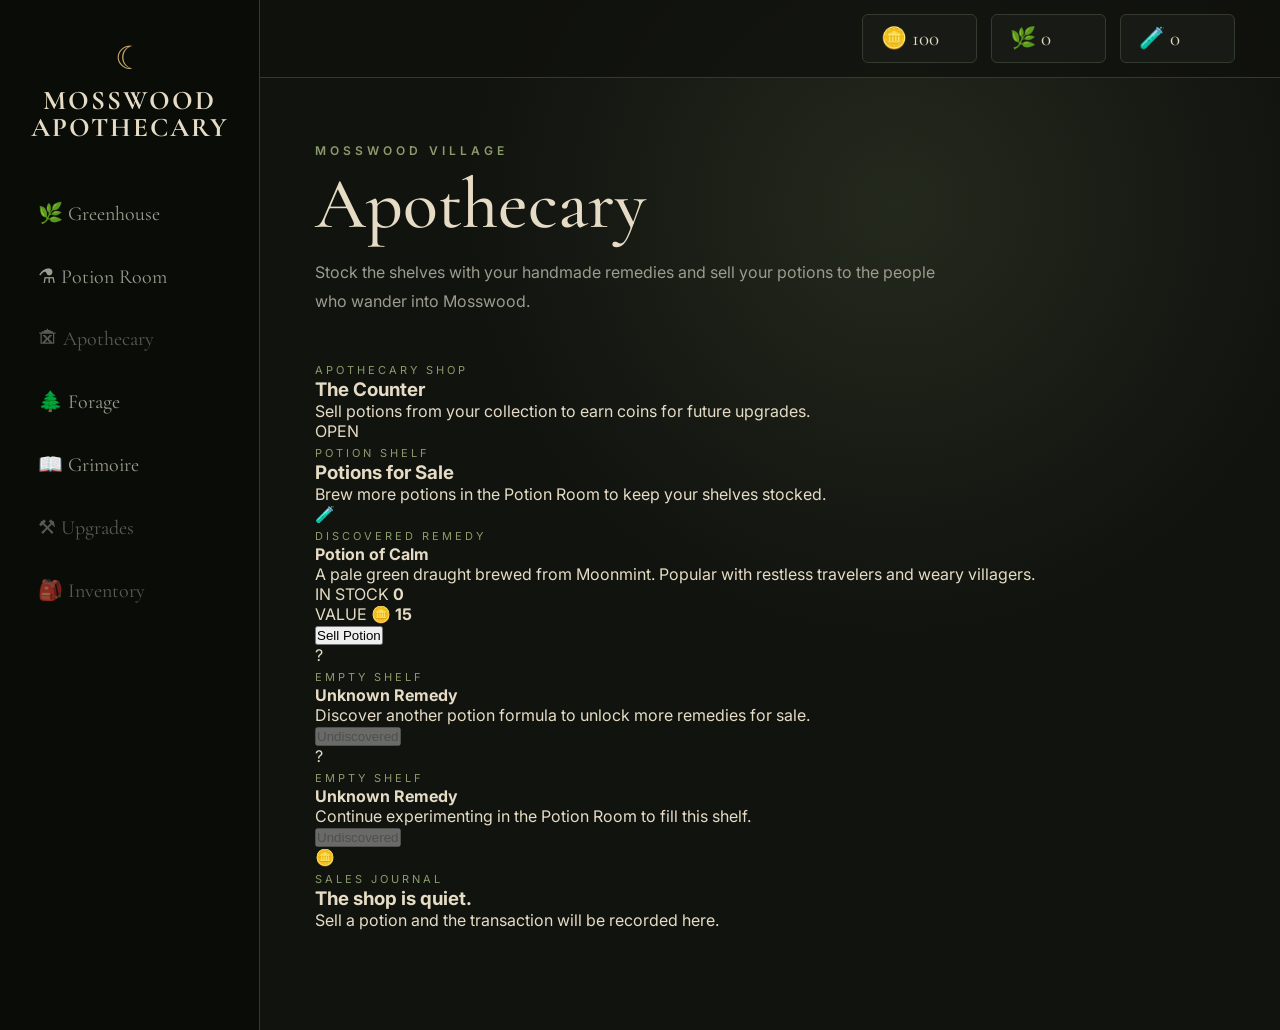
==== apothecary.html @ 3dd1a0bf "Create apothecary.html" ====
<!DOCTYPE html>
<html lang="en">

<head>
    <meta charset="UTF-8">
    <meta name="viewport" content="width=device-width, initial-scale=1.0">

    <title>Apothecary | Mosswood Apothecary</title>

    <link rel="stylesheet" href="style.css">
</head>

<body>

<div class="game">

    <!-- =====================================
         SHARED SIDEBAR
    ====================================== -->

    <aside
        class="sidebar"
        id="sidebar">
    </aside>


    <!-- =====================================
         MAIN CONTENT
    ====================================== -->

    <main class="content">

        <!-- =================================
             SHARED RESOURCE BAR
        ================================== -->

        <header
            class="topbar"
            id="topbar">
        </header>


        <!-- =================================
             APOTHECARY SCREEN
        ================================== -->

        <section class="screen">

            <p class="eyebrow">
                MOSSWOOD VILLAGE
            </p>

            <h2>
                Apothecary
            </h2>

            <p class="description">
                Stock the shelves with your handmade remedies
                and sell your potions to the people who wander
                into Mosswood.
            </p>


            <!-- =============================
                 SHOP STATUS
            ============================== -->

            <section class="shop-status-panel">

                <div>

                    <span class="card-label">
                        APOTHECARY SHOP
                    </span>

                    <h3>
                        The Counter
                    </h3>

                    <p>
                        Sell potions from your collection to earn
                        coins for future upgrades.
                    </p>

                </div>

                <div class="shop-status">

                    <span>
                        OPEN
                    </span>

                </div>

            </section>


            <!-- =============================
                 POTION SHELF
            ============================== -->

            <section class="shop-section">

                <div class="shop-section-heading">

                    <div>

                        <span class="card-label">
                            POTION SHELF
                        </span>

                        <h3>
                            Potions for Sale
                        </h3>

                    </div>

                    <p>
                        Brew more potions in the Potion Room
                        to keep your shelves stocked.
                    </p>

                </div>


                <div class="shop-grid">


                    <!-- =====================
                         POTION OF CALM
                    ====================== -->

                    <article class="shop-potion-card">

                        <div class="shop-potion-icon">
                            🧪
                        </div>


                        <div class="shop-potion-content">

                            <span class="card-label">
                                DISCOVERED REMEDY
                            </span>

                            <h4>
                                Potion of Calm
                            </h4>

                            <p>
                                A pale green draught brewed from
                                Moonmint. Popular with restless
                                travelers and weary villagers.
                            </p>


                            <div class="shop-potion-details">

                                <div>

                                    <span>
                                        IN STOCK
                                    </span>

                                    <strong id="calmPotionStock">
                                        0
                                    </strong>

                                </div>


                                <div>

                                    <span>
                                        VALUE
                                    </span>

                                    <strong>
                                        🪙 15
                                    </strong>

                                </div>

                            </div>


                            <button
                                class="sell-potion-button"
                                id="sellCalmPotion">

                                Sell Potion

                            </button>

                        </div>

                    </article>


                    <!-- =====================
                         UNKNOWN POTION
                    ====================== -->

                    <article class="shop-potion-card locked">

                        <div class="shop-potion-icon">
                            ?
                        </div>


                        <div class="shop-potion-content">

                            <span class="card-label">
                                EMPTY SHELF
                            </span>

                            <h4>
                                Unknown Remedy
                            </h4>

                            <p>
                                Discover another potion formula
                                to unlock more remedies for sale.
                            </p>


                            <button
                                class="sell-potion-button"
                                disabled>

                                Undiscovered

                            </button>

                        </div>

                    </article>


                    <!-- =====================
                         UNKNOWN POTION
                    ====================== -->

                    <article class="shop-potion-card locked">

                        <div class="shop-potion-icon">
                            ?
                        </div>


                        <div class="shop-potion-content">

                            <span class="card-label">
                                EMPTY SHELF
                            </span>

                            <h4>
                                Unknown Remedy
                            </h4>

                            <p>
                                Continue experimenting in the
                                Potion Room to fill this shelf.
                            </p>


                            <button
                                class="sell-potion-button"
                                disabled>

                                Undiscovered

                            </button>

                        </div>

                    </article>

                </div>

            </section>


            <!-- =============================
                 SALES JOURNAL
            ============================== -->

            <section
                class="sale-result"
                id="saleResult">

                <span class="sale-result-icon">
                    🪙
                </span>

                <div>

                    <span class="card-label">
                        SALES JOURNAL
                    </span>

                    <h3>
                        The shop is quiet.
                    </h3>

                    <p>
                        Sell a potion and the transaction
                        will be recorded here.
                    </p>

                </div>

            </section>

        </section>

    </main>

</div>


<!-- =========================================
     JAVASCRIPT
========================================== -->

<script src="js/game.js"></script>
<script src="js/navigation.js"></script>
<script src="js/apothecary.js"></script>

</body>

</html>
---- style.css ----
@import url('https://fonts.googleapis.com/css2?family=Cormorant+Garamond:wght@400;500;600;700&family=Inter:wght@400;500;600&display=swap');


:root {
    --background: #11130f;
    --sidebar: #0b0d0a;

    --panel: #181b15;
    --panel-light: #20251c;

    --green: #66784d;
    --green-light: #8b9c6b;
    --green-dark: #39452f;

    --gold: #c4a46a;

    --cream: #e6dcc5;
    --muted: #9c9b8e;

    --border: #353a2e;

    --soil: #34291f;
}


* {
    box-sizing: border-box;
    margin: 0;
    padding: 0;
}


body {
    background:
        radial-gradient(
            circle at 70% 20%,
            #24291d 0%,
            transparent 35%
        ),
        var(--background);

    color: var(--cream);

    font-family: "Inter", sans-serif;

    min-height: 100vh;
}


/* ==========================================
   GAME
   ========================================== */

.game {
    display: flex;
    min-height: 100vh;
}


/* ==========================================
   SIDEBAR
   ========================================== */

.sidebar {
    width: 260px;

    background: rgba(10, 12, 9, .97);

    border-right: 1px solid var(--border);

    padding: 38px 20px;

    flex-shrink: 0;
}


.logo {
    text-align: center;
    margin-bottom: 45px;
}


.logo .moon {
    color: var(--gold);
    font-size: 32px;
}


.logo h1 {
    font-family: "Cormorant Garamond", serif;

    text-transform: uppercase;

    letter-spacing: 2px;

    font-size: 27px;

    line-height: 1;

    margin-top: 10px;
}


nav {
    display: flex;
    flex-direction: column;
    gap: 8px;
}


.nav-button {
    width: 100%;

    border: none;

    background: transparent;

    color: var(--muted);

    padding: 15px 18px;

    text-align: left;

    font-family: "Cormorant Garamond", serif;

    font-size: 20px;

    border-radius: 5px;

    cursor: pointer;
}


.nav-button:hover {
    background: var(--panel);
    color: var(--cream);
}


.nav-button.active {
    background:
        linear-gradient(
            90deg,
            #30362a,
            #22271f
        );

    color: var(--cream);

    border-left: 3px solid var(--green-light);
}


.nav-link {
    display: block;
    text-decoration: none;
}


.nav-disabled {
    cursor: default;
    opacity: .55;
}


/* ==========================================
   CONTENT
   ========================================== */

.content {
    flex: 1;
    min-width: 0;
}


/* ==========================================
   TOP BAR
   ========================================== */

.topbar {
    min-height: 78px;

    border-bottom: 1px solid var(--border);

    display: flex;

    justify-content: flex-end;

    align-items: center;

    gap: 14px;

    padding: 12px 45px;

    background: rgba(15, 17, 13, .75);
}


.resource {
    min-width: 115px;

    padding: 11px 18px;

    border: 1px solid var(--border);

    border-radius: 6px;

    background: var(--panel);

    font-family: "Cormorant Garamond", serif;

    font-size: 21px;
}


/* ==========================================
   SCREEN
   ========================================== */

.screen {
    max-width: 1100px;

    margin: auto;

    padding: 65px 55px 100px;
}


.eyebrow {
    color: var(--green-light);

    letter-spacing: 4px;

    font-size: 12px;

    font-weight: 600;

    margin-bottom: 12px;
}


.screen h2 {
    font-family: "Cormorant Garamond", serif;

    font-size: clamp(48px, 6vw, 72px);

    font-weight: 500;

    line-height: .95;

    margin-bottom: 20px;
}


.description {
    color: var(--muted);

    max-width: 620px;

    line-height: 1.8;

    margin-bottom: 42px;
}


/* ==========================================
   GREENHOUSE HEADER
   ========================================== */

.greenhouse-heading {
    display: flex;

    align-items: flex-end;

    justify-content: space-between;

    gap: 25px;

    margin-bottom: 22px;
}


.card-label {
    color: var(--green-light);

    font-size: 11px;

    letter-spacing: 3px;
}


.greenhouse-heading h3,
.inventory-title h3 {
    font-family: "Cormorant Garamond", serif;

    font-size: 34px;

    margin-top: 4px;
}


.seed-counter {
    background: var(--panel);

    border: 1px solid var(--border);

    border-radius: 6px;

    padding: 13px 18px;

    color: var(--muted);
}


.seed-counter strong {
    color: var(--cream);

    margin-left: 12px;

    font-size: 19px;
}


/* ==========================================
   GREENHOUSE PLOTS
   ========================================== */

.plots {
    display: grid;

    grid-template-columns:
        repeat(2, minmax(0, 1fr));

    gap: 18px;

    margin-bottom: 40px;
}


.plot {
    min-height: 255px;

    background:
        linear-gradient(
            145deg,
            rgba(37, 44, 31, .95),
            rgba(20, 24, 18, .98)
        );

    border: 1px solid var(--border);

    border-radius: 8px;

    padding: 25px;

    display: flex;

    flex-direction: column;

    justify-content: space-between;

    position: relative;

    overflow: hidden;
}


.plot::before {
    content: "";

    position: absolute;

    inset: auto 20px 65px 20px;

    height: 58px;

    border-radius: 50%;

    background:
        radial-gradient(
            ellipse,
            #493a2a,
            var(--soil)
        );

    opacity: .75;
}


.plot-content {
    position: relative;
    z-index: 2;
    text-align: center;
}


.plot-number {
    color: var(--muted);

    font-size: 11px;

    letter-spacing: 2px;
}


.plant-icon {
    font-size: 56px;

    margin: 22px 0 10px;
}


.plot h4 {
    font-family: "Cormorant Garamond", serif;

    font-size: 26px;

    margin-bottom: 5px;
}


.plot-status {
    color: var(--muted);

    font-size: 13px;

    min-height: 20px;
}


/* ==========================================
   PROGRESS
   ========================================== */

.progress-track {
    width: 100%;

    height: 7px;

    background: #0d0f0c;

    border-radius: 10px;

    overflow: hidden;

    margin-top: 14px;
}


.progress-bar {
    height: 100%;

    width: 0%;

    background: var(--green-light);

    transition: width .5s linear;
}


/* ==========================================
   GREENHOUSE BUTTONS
   ========================================== */

.plot-actions {
    display: flex;

    gap: 8px;

    position: relative;

    z-index: 3;

    margin-top: 25px;
}


.game-button {
    flex: 1;

    border: 1px solid #718259;

    background: var(--green-dark);

    color: var(--cream);

    min-height: 43px;

    padding: 10px 14px;

    border-radius: 4px;

    font-family: "Cormorant Garamond", serif;

    font-size: 17px;

    cursor: pointer;
}


.game-button:hover {
    background: var(--green);
}


.game-button.secondary {
    background: #22271f;

    border-color: var(--border);
}


.game-button:disabled {
    opacity: .4;

    cursor: default;
}


/* ==========================================
   GREENHOUSE INVENTORY
   ========================================== */

.inventory-panel {
    border-top: 1px solid var(--border);

    padding-top: 30px;
}


.inventory-title {
    margin-bottom: 18px;
}


.ingredient-card {
    max-width: 500px;

    display: flex;

    align-items: center;

    gap: 18px;

    background: var(--panel);

    border: 1px solid var(--border);

    padding: 18px;

    border-radius: 7px;
}


.ingredient-icon {
    width: 55px;

    height: 55px;

    display: grid;

    place-items: center;

    background: var(--panel-light);

    border-radius: 6px;

    font-size: 28px;

    flex-shrink: 0;
}


.ingredient-card strong {
    font-family: "Cormorant Garamond", serif;

    font-size: 22px;
}


.ingredient-card p {
    color: var(--muted);

    font-size: 12px;

    margin-top: 4px;
}


.ingredient-count {
    margin-left: auto;

    color: var(--gold);

    font-family: "Cormorant Garamond", serif;

    font-size: 27px;
}


/* ==========================================
   GREENHOUSE MESSAGE
   ========================================== */

.game-message {
    margin-top: 25px;

    color: var(--green-light);

    min-height: 25px;

    font-family: "Cormorant Garamond", serif;

    font-size: 18px;
}


/* ==========================================
   POTION ROOM
   ========================================== */

.potion-room-grid {
    display: grid;

    grid-template-columns:
        1.15fr .85fr;

    gap: 20px;
}


.potion-panel {
    background:
        linear-gradient(
            145deg,
            rgba(37, 44, 31, .95),
            rgba(20, 24, 18, .98)
        );

    border: 1px solid var(--border);

    border-radius: 8px;

    padding: 28px;
}


.potion-panel h3 {
    font-family: "Cormorant Garamond", serif;

    font-size: 34px;

    margin: 5px 0 8px;
}


.potion-help {
    color: var(--muted);

    font-size: 13px;

    line-height: 1.6;
}


/* ==========================================
   CAULDRON
   ========================================== */

.cauldron {
    width: 120px;
    height: 120px;

    margin: 28px auto 25px;

    display: grid;

    place-items: center;

    border-radius: 50%;

    border: 1px solid var(--border);

    background:
        radial-gradient(
            circle,
            #30392a,
            #171b14 65%
        );

    font-size: 64px;

    box-shadow:
        0 0 30px rgba(139, 156, 107, .08);
}


/* ==========================================
   INGREDIENT SLOTS
   ========================================== */

.ingredient-slots {
    display: grid;

    grid-template-columns:
        repeat(3, 1fr);

    gap: 10px;

    margin-bottom: 20px;
}


.ingredient-slot {
    min-height: 115px;

    border-radius: 6px;

    padding: 12px;

    font-family: "Inter", sans-serif;
}


.ingredient-slot.empty {
    border: 1px dashed #525849;

    background: #11140f;

    color: var(--muted);
}


.ingredient-slot.filled {
    border: 1px solid #59644a;

    background: #242a20;

    color: var(--cream);

    cursor: pointer;
}


.ingredient-slot.filled:hover {
    border-color: var(--green-light);

    background: #2b3225;
}


.ingredient-slot strong,
.ingredient-slot small {
    display: block;
}


.slot-plant {
    display: block;

    font-size: 32px;

    margin-bottom: 7px;
}


.ingredient-slot strong {
    font-family: "Cormorant Garamond", serif;

    font-size: 18px;
}


.ingredient-slot small {
    color: var(--muted);

    margin-top: 5px;
}


.empty-plus {
    display: block;

    font-size: 28px;

    margin-bottom: 7px;
}


/* ==========================================
   POTION BUTTONS
   ========================================== */

.brew-button {
    width: 100%;

    padding: 14px;

    border: 1px solid #718259;

    border-radius: 4px;

    background: var(--green-dark);

    color: var(--cream);

    font-family: "Cormorant Garamond", serif;

    font-size: 20px;

    cursor: pointer;

    transition:
        background .2s ease,
        border-color .2s ease;
}


.brew-button:hover {
    background: var(--green);

    border-color: var(--green-light);
}


.clear-brew-button {
    width: 100%;

    border: none;

    background: transparent;

    color: var(--muted);

    padding: 12px;

    cursor: pointer;

    font-family: "Inter", sans-serif;
}


.clear-brew-button:hover {
    color: var(--cream);
}


/* ==========================================
   POTION INGREDIENT SHELF
   ========================================== */

.potion-ingredient {
    display: flex;

    align-items: center;

    gap: 14px;

    margin-top: 20px;

    padding: 16px;

    border: 1px solid var(--border);

    border-radius: 6px;

    background: #12150f;
}


.potion-ingredient-details {
    flex: 1;
}


.potion-ingredient-details strong {
    font-family: "Cormorant Garamond", serif;

    font-size: 22px;
}


.potion-ingredient-details p {
    color: var(--muted);

    font-size: 11px;

    line-height: 1.5;

    margin: 3px 0 8px;
}


.potion-ingredient-details span {
    color: var(--muted);

    font-size: 12px;
}


.potion-ingredient-details b {
    color: var(--cream);
}


.ingredient-add-button {
    border: 1px solid #718259;

    border-radius: 4px;

    background: var(--green-dark);

    color: var(--cream);

    padding: 9px 14px;

    font-family: "Cormorant Garamond", serif;

    font-size: 17px;

    cursor: pointer;
}


.ingredient-add-button:hover {
    background: var(--green);
}


/* ==========================================
   DISCOVERY / RESEARCH
   ========================================== */

.discovery-summary {
    margin-top: 30px;

    padding-top: 25px;

    border-top: 1px solid var(--border);
}


.discovery-summary p {
    font-family: "Cormorant Garamond", serif;

    font-size: 21px;

    margin-top: 9px;
}


/* ==========================================
   EXPERIMENT RESULT
   ========================================== */

.experiment-result {
    display: flex;

    align-items: center;

    gap: 18px;

    margin-top: 20px;

    padding: 20px;

    border: 1px solid var(--border);

    border-radius: 7px;

    background: var(--panel);
}


.result-symbol {
    color: var(--gold);

    font-size: 30px;

    flex-shrink: 0;
}


.experiment-result strong {
    font-family: "Cormorant Garamond", serif;

    font-size: 22px;
}


.experiment-result p {
    color: var(--muted);

    font-size: 13px;

    line-height: 1.6;

    margin-top: 4px;
}


.experiment-result.discovery {
    border-color: var(--gold);

    background:
        linear-gradient(
            120deg,
            rgba(74, 64, 42, .45),
            rgba(24, 27, 21, .97)
        );
}


.experiment-result.success {
    border-color: var(--green-light);
}


.experiment-result.failure {
    border-color: #574942;
}


/* ==========================================
   TABLET
   ========================================== */

@media (max-width: 900px) {

    .potion-room-grid {
        grid-template-columns: 1fr;
    }

}


/* ==========================================
   MOBILE
   ========================================== */

@media (max-width: 800px) {

    .game {
        display: block;
    }


    .sidebar {
        width: 100%;

        padding: 20px;
    }


    .logo {
        margin-bottom: 20px;
    }


    nav {
        display: grid;

        grid-template-columns:
            repeat(2, minmax(0, 1fr));
    }


    .nav-button {
        font-size: 17px;

        padding: 12px;
    }


    .topbar {
        justify-content: center;

        padding: 15px;

        flex-wrap: wrap;
    }


    .resource {
        min-width: auto;
    }


    .screen {
        padding: 45px 22px 70px;
    }


    .plots {
        grid-template-columns: 1fr;
    }


    .greenhouse-heading {
        align-items: flex-start;

        flex-direction: column;
    }


    .potion-room-grid {
        grid-template-columns: 1fr;
    }


    .potion-panel {
        padding: 22px;
    }


    .ingredient-slots {
        grid-template-columns: 1fr;
    }


    .ingredient-slot {
        min-height: 90px;
    }


    .potion-ingredient {
        align-items: flex-start;

        flex-wrap: wrap;
    }


    .ingredient-add-button {
        width: 100%;
    }


    .experiment-result {
        align-items: flex-start;
    }

}


/* ==========================================
   SMALL MOBILE
   ========================================== */

@media (max-width: 500px) {

    nav {
        grid-template-columns: 1fr;
    }


    .screen h2 {
        font-size: 48px;
    }


    .topbar {
        gap: 8px;
    }


    .resource {
        font-size: 18px;

        padding: 9px 12px;
    }


    .ingredient-card {
        align-items: flex-start;
    }


    .ingredient-count {
        font-size: 23px;
    }
}

    /* ==========================================
   GRIMOIRE
========================================== */

.grimoire-summary {
    margin-top: 42px;
    padding: 28px 32px;

    display: flex;
    align-items: center;
    justify-content: space-between;
    gap: 30px;

    background:
        linear-gradient(
            135deg,
            rgba(102, 120, 77, 0.10),
            rgba(196, 164, 106, 0.03)
        ),
        var(--panel);

    border: 1px solid var(--border);
    border-radius: 8px;
}

.grimoire-summary h3 {
    margin: 5px 0 6px;

    font-family:
        "Cormorant Garamond",
        serif;

    font-size: 30px;
    font-weight: 600;

    color: var(--cream);
}

.grimoire-summary p {
    margin: 0;

    color: var(--muted);
    line-height: 1.6;
}

.grimoire-count {
    min-width: 130px;
    padding: 16px 24px;

    text-align: center;

    border-left:
        1px solid var(--border);
}

.grimoire-count span {
    display: block;

    font-family:
        "Cormorant Garamond",
        serif;

    font-size: 46px;
    line-height: 1;

    color: var(--gold);
}

.grimoire-count small {
    display: block;

    margin-top: 8px;

    font-size: 10px;
    letter-spacing: 3px;

    color: var(--green-light);
}


/* ==========================================
   GRIMOIRE SECTIONS
========================================== */

.grimoire-section {
    margin-top: 28px;
    padding: 30px;

    background: var(--panel);

    border: 1px solid var(--border);
    border-radius: 8px;
}

.grimoire-section-heading {
    display: flex;
    justify-content: space-between;
    align-items: end;
    gap: 30px;

    margin-bottom: 24px;
    padding-bottom: 20px;

    border-bottom:
        1px solid var(--border);
}

.grimoire-section-heading h3 {
    margin: 5px 0 0;

    font-family:
        "Cormorant Garamond",
        serif;

    font-size: 30px;
    font-weight: 600;

    color: var(--cream);
}

.grimoire-section-heading p {
    max-width: 420px;
    margin: 0;

    text-align: right;

    color: var(--muted);
    line-height: 1.5;
}


/* ==========================================
   RECIPE GRID
========================================== */

.recipe-grid {
    display: grid;

    grid-template-columns:
        repeat(2, minmax(0, 1fr));

    gap: 18px;
}


/* ==========================================
   RECIPE CARDS
========================================== */

.recipe-card {
    min-height: 290px;
    padding: 24px;

    background:
        linear-gradient(
            145deg,
            rgba(255, 255, 255, 0.015),
            transparent
        ),
        #12150f;

    border:
        1px solid var(--border);

    border-radius: 7px;
}

.recipe-card.discovered {
    border-color:
        rgba(139, 156, 107, 0.45);

    box-shadow:
        inset 0 0 35px
        rgba(102, 120, 77, 0.04);
}

.recipe-card-top {
    display: flex;
    align-items: center;
    gap: 16px;

    margin-bottom: 18px;
}

.recipe-icon {
    width: 58px;
    height: 58px;

    display: flex;
    align-items: center;
    justify-content: center;

    flex-shrink: 0;

    font-size: 27px;

    color: var(--cream);

    background:
        rgba(102, 120, 77, 0.10);

    border:
        1px solid var(--border);

    border-radius: 50%;
}

.recipe-card h4 {
    margin: 3px 0 0;

    font-family:
        "Cormorant Garamond",
        serif;

    font-size: 26px;
    font-weight: 600;

    color: var(--cream);
}

.recipe-description {
    min-height: 48px;

    margin: 0;

    color: var(--muted);
    line-height: 1.6;
}

.recipe-divider {
    height: 1px;

    margin: 19px 0;

    background: var(--border);
}

.recipe-subheading {
    display: block;

    margin-bottom: 9px;

    font-size: 10px;
    letter-spacing: 2.5px;

    color: var(--green-light);
}

.recipe-ingredients {
    display: flex;
    flex-wrap: wrap;
    gap: 8px;
}

.recipe-ingredient {
    padding: 7px 10px;

    font-size: 12px;

    color: var(--cream);

    background:
        rgba(102, 120, 77, 0.12);

    border:
        1px solid
        rgba(139, 156, 107, 0.25);

    border-radius: 4px;
}

.recipe-effect {
    margin-top: 20px;
}

.recipe-effect p {
    margin: 0;

    color: var(--cream);
    line-height: 1.5;
}


/* ==========================================
   UNKNOWN RECIPES
========================================== */

.recipe-card.locked {
    display: flex;
    flex-direction: column;
    align-items: center;
    justify-content: center;

    text-align: center;

    border-style: dashed;

    opacity: 0.72;
}

.locked-recipe-symbol {
    width: 62px;
    height: 62px;

    display: flex;
    align-items: center;
    justify-content: center;

    margin-bottom: 16px;

    font-family:
        "Cormorant Garamond",
        serif;

    font-size: 34px;

    color: var(--muted);

    border:
        1px solid var(--border);

    border-radius: 50%;
}

.recipe-card.locked h4 {
    margin: 6px 0 8px;
}

.recipe-card.locked p {
    max-width: 300px;
    margin: 0;

    color: var(--muted);
    line-height: 1.5;
}

.mystery-recipe {
    display: flex;
    align-items: center;
    gap: 10px;

    margin-top: 20px;
}

.mystery-recipe span {
    padding: 7px 10px;

    font-family:
        "Cormorant Garamond",
        serif;

    color: var(--muted);

    border:
        1px solid var(--border);

    border-radius: 4px;
}


/* ==========================================
   BOTANICAL NOTES
========================================== */

.botanical-grid {
    display: grid;

    grid-template-columns:
        repeat(2, minmax(0, 1fr));

    gap: 18px;
}

.botanical-card {
    display: flex;
    gap: 20px;

    padding: 24px;

    background: #12150f;

    border:
        1px solid var(--border);

    border-radius: 7px;
}

.botanical-icon {
    width: 68px;
    height: 68px;

    display: flex;
    align-items: center;
    justify-content: center;

    flex-shrink: 0;

    font-size: 31px;

    background:
        rgba(102, 120, 77, 0.12);

    border:
        1px solid var(--border);

    border-radius: 6px;
}

.botanical-card h4 {
    margin: 4px 0 8px;

    font-family:
        "Cormorant Garamond",
        serif;

    font-size: 27px;
    font-weight: 600;

    color: var(--cream);
}

.botanical-card p {
    margin: 0;

    color: var(--muted);
    line-height: 1.6;
}

.trait-list {
    display: flex;
    flex-wrap: wrap;
    gap: 8px;

    margin-top: 16px;
}

.trait {
    padding: 6px 10px;

    font-size: 11px;
    letter-spacing: 1px;

    color: var(--green-light);

    background:
        rgba(102, 120, 77, 0.10);

    border:
        1px solid
        rgba(139, 156, 107, 0.25);

    border-radius: 4px;
}

.unknown-trait {
    color: var(--muted);

    border-style: dashed;

    background: transparent;
}


/* ==========================================
   GRIMOIRE RESPONSIVE
========================================== */

@media (max-width: 1000px) {

    .recipe-grid,
    .botanical-grid {
        grid-template-columns: 1fr;
    }

}


@media (max-width: 700px) {

    .grimoire-summary {
        align-items: flex-start;
        flex-direction: column;
    }

    .grimoire-count {
        width: 100%;

        padding:
            18px 0 0;

        border-left: none;

        border-top:
            1px solid var(--border);
    }

    .grimoire-section-heading {
        align-items: flex-start;
        flex-direction: column;
    }

    .grimoire-section-heading p {
        text-align: left;
    }

    .botanical-card {
        flex-direction: column;
    }



}
/* ==========================================
   FORAGE
========================================== */

.forage-familiar {
    display: flex;
    align-items: center;
    gap: 22px;

    margin-top: 38px;
    padding: 24px 28px;

    background:
        linear-gradient(
            135deg,
            rgba(102, 120, 77, 0.10),
            rgba(196, 164, 106, 0.025)
        ),
        var(--panel);

    border: 1px solid var(--border);
    border-radius: 8px;
}

.familiar-icon {
    width: 76px;
    height: 76px;

    display: flex;
    align-items: center;
    justify-content: center;

    flex-shrink: 0;

    font-size: 38px;

    background: #11140f;

    border: 1px solid var(--border);
    border-radius: 50%;
}

.familiar-info {
    flex: 1;
}

.familiar-info h3 {
    margin: 4px 0 5px;

    font-family: "Cormorant Garamond", serif;
    font-size: 28px;
    font-weight: 600;

    color: var(--cream);
}

.familiar-info p {
    margin: 0;

    color: var(--muted);
    line-height: 1.5;
}

.familiar-state {
    padding: 9px 14px;

    color: var(--green-light);

    background: rgba(102, 120, 77, 0.10);

    border: 1px solid rgba(139, 156, 107, 0.30);
    border-radius: 4px;

    font-size: 10px;
    font-weight: 600;
    letter-spacing: 2px;
}


/* ==========================================
   FORAGE SECTION
========================================== */

.forage-section {
    margin-top: 28px;
    padding: 30px;

    background: var(--panel);

    border: 1px solid var(--border);
    border-radius: 8px;
}

.forage-section-heading {
    display: flex;
    align-items: flex-end;
    justify-content: space-between;
    gap: 30px;

    margin-bottom: 25px;
    padding-bottom: 20px;

    border-bottom: 1px solid var(--border);
}

.forage-section-heading h3 {
    margin-top: 5px;

    font-family: "Cormorant Garamond", serif;
    font-size: 30px;
    font-weight: 600;

    color: var(--cream);
}

.forage-section-heading p {
    max-width: 400px;
    margin: 0;

    color: var(--muted);

    text-align: right;
    line-height: 1.5;
}


/* ==========================================
   FORAGE LOCATION GRID
========================================== */

.forage-location-grid {
    display: grid;

    grid-template-columns:
        repeat(3, minmax(0, 1fr));

    gap: 16px;
}

.forage-location {
    display: flex;
    flex-direction: column;

    min-height: 400px;

    overflow: hidden;

    background: #12150f;

    border: 1px solid var(--border);
    border-radius: 7px;
}

.forage-location.available {
    border-color: rgba(139, 156, 107, 0.45);
}

.forage-location.locked {
    opacity: 0.55;
}


/* ==========================================
   LOCATION ART
========================================== */

.location-art {
    position: relative;

    min-height: 145px;

    display: flex;
    align-items: center;
    justify-content: center;

    background:
        radial-gradient(
            circle at center,
            rgba(102, 120, 77, 0.25),
            transparent 65%
        ),
        linear-gradient(
            180deg,
            #20271c,
            #151912
        );

    border-bottom: 1px solid var(--border);
}

.forage-location.locked .location-art {
    filter: grayscale(0.5);
}

.location-symbol {
    font-size: 58px;
}

.location-status {
    position: absolute;

    top: 12px;
    right: 12px;

    padding: 5px 8px;

    color: var(--green-light);

    background: rgba(11, 13, 10, 0.85);

    border: 1px solid var(--border);
    border-radius: 3px;

    font-size: 9px;
    font-weight: 600;
    letter-spacing: 1.5px;
}

.forage-location.locked .location-status {
    color: var(--muted);
}


/* ==========================================
   LOCATION CONTENT
========================================== */

.location-content {
    flex: 1;

    display: flex;
    flex-direction: column;

    padding: 20px;
}

.location-content h4 {
    margin: 4px 0 8px;

    font-family: "Cormorant Garamond", serif;

    font-size: 25px;
    font-weight: 600;

    color: var(--cream);
}

.location-content p {
    margin: 0;

    color: var(--muted);

    font-size: 13px;
    line-height: 1.6;
}

.location-details {
    display: flex;
    flex-direction: column;
    gap: 6px;

    margin: 18px 0;

    color: var(--muted);

    font-size: 11px;
}

.forage-button {
    width: 100%;

    margin-top: auto;
    padding: 12px 14px;

    background: var(--green-dark);

    border: 1px solid #718259;
    border-radius: 4px;

    color: var(--cream);

    font-family: "Cormorant Garamond", serif;
    font-size: 18px;

    cursor: pointer;

    transition:
        background 0.2s ease,
        border-color 0.2s ease;
}

.forage-button:hover:not(:disabled) {
    background: var(--green);
    border-color: var(--green-light);
}

.forage-button:disabled {
    background: #1c201a;

    border-color: var(--border);

    color: var(--muted);

    cursor: default;
}


/* ==========================================
   ACTIVE FORAGE
========================================== */

.forage-progress-panel {
    position: relative;

    margin-top: 20px;
    padding: 25px 28px 32px;

    overflow: hidden;

    background:
        linear-gradient(
            120deg,
            rgba(102, 120, 77, 0.08),
            transparent
        ),
        var(--panel);

    border: 1px solid var(--border);
    border-radius: 8px;
}

.forage-progress-panel h3 {
    margin: 4px 0 5px;

    font-family: "Cormorant Garamond", serif;

    font-size: 27px;
    font-weight: 600;

    color: var(--cream);
}

.forage-progress-panel p {
    margin: 0;

    color: var(--muted);

    font-size: 13px;
    line-height: 1.5;
}

.forage-timer {
    position: absolute;

    top: 26px;
    right: 28px;

    font-family: "Cormorant Garamond", serif;

    font-size: 30px;

    color: var(--gold);
}

.forage-progress-track {
    position: absolute;

    left: 0;
    right: 0;
    bottom: 0;

    height: 6px;

    background: #0c0e0b;
}

.forage-progress-bar {
    width: 0%;
    height: 100%;

    background: var(--green-light);

    transition: width 1s linear;
}


/* ==========================================
   FORAGE RESULT
========================================== */

.forage-result {
    display: flex;
    align-items: center;
    gap: 20px;

    margin-top: 20px;
    padding: 24px 28px;

    background: #12150f;

    border: 1px solid var(--border);
    border-radius: 8px;
}

.forage-result-icon {
    width: 62px;
    height: 62px;

    display: flex;
    align-items: center;
    justify-content: center;

    flex-shrink: 0;

    font-size: 30px;

    background: rgba(102, 120, 77, 0.10);

    border: 1px solid var(--border);
    border-radius: 50%;
}

.forage-result h3 {
    margin: 4px 0 5px;

    font-family: "Cormorant Garamond", serif;

    font-size: 25px;
    font-weight: 600;

    color: var(--cream);
}

.forage-result p {
    margin: 0;

    color: var(--muted);

    font-size: 13px;
    line-height: 1.5;
}


/* ==========================================
   FORAGE RESPONSIVE
========================================== */

@media (max-width: 1050px) {

    .forage-location-grid {
        grid-template-columns: 1fr;
    }

    .forage-location {
        min-height: auto;
    }

}


@media (max-width: 700px) {

    .forage-familiar {
        align-items: flex-start;
        flex-direction: column;
    }

    .familiar-state {
        align-self: flex-start;
    }

    .forage-section-heading {
        align-items: flex-start;
        flex-direction: column;
    }

    .forage-section-heading p {
        text-align: left;
    }

    .forage-timer {
        position: static;

        margin-top: 15px;
    }

    .forage-result {
        align-items: flex-start;
        flex-direction: column;
    }

}
/* ==========================================
   INTRO / TITLE SCREEN
========================================== */

.intro-body {
    min-height: 100vh;
    margin: 0;

    overflow-x: hidden;

    background:
        radial-gradient(
            circle at 50% 35%,
            rgba(71, 84, 55, 0.24),
            transparent 32%
        ),
        radial-gradient(
            circle at 50% 100%,
            rgba(102, 120, 77, 0.12),
            transparent 42%
        ),
        linear-gradient(
            180deg,
            #0a0d09 0%,
            #10140e 48%,
            #080a07 100%
        );

    color: var(--cream);
}


/* ==========================================
   INTRO SCREEN
========================================== */

.intro-screen {
    position: relative;

    min-height: 100vh;

    display: flex;
    align-items: center;
    justify-content: center;

    padding: 60px 25px;

    overflow: hidden;
}


/* Subtle atmospheric glow */

.intro-glow {
    position: absolute;

    top: 50%;
    left: 50%;

    width: 700px;
    height: 700px;

    transform:
        translate(-50%, -50%);

    background:
        radial-gradient(
            circle,
            rgba(102, 120, 77, 0.12),
            rgba(102, 120, 77, 0.025) 45%,
            transparent 70%
        );

    border-radius: 50%;

    pointer-events: none;
}


/* ==========================================
   STARS / DECORATION
========================================== */

.intro-stars {
    position: absolute;

    top: 8%;
    left: 50%;

    width: min(700px, 85vw);

    transform:
        translateX(-50%);

    display: flex;
    align-items: center;
    justify-content: space-between;

    color: rgba(196, 164, 106, 0.45);

    font-family:
        "Cormorant Garamond",
        serif;

    pointer-events: none;
}

.intro-stars span:nth-child(1),
.intro-stars span:nth-child(5) {
    font-size: 12px;
}

.intro-stars span:nth-child(2),
.intro-stars span:nth-child(4) {
    font-size: 18px;
    opacity: 0.45;
}

.intro-stars span:nth-child(3) {
    font-size: 17px;
}


/* ==========================================
   INTRO CONTENT
========================================== */

.intro-content {
    position: relative;
    z-index: 2;

    width: min(760px, 100%);

    text-align: center;

    padding:
        55px 65px 48px;

    background:
        linear-gradient(
            145deg,
            rgba(28, 34, 24, 0.78),
            rgba(12, 15, 11, 0.88)
        );

    border:
        1px solid
        rgba(139, 156, 107, 0.24);

    border-radius: 10px;

    box-shadow:
        0 30px 90px
        rgba(0, 0, 0, 0.38),
        inset 0 0 60px
        rgba(102, 120, 77, 0.025);

    backdrop-filter:
        blur(5px);
}


/* Decorative inner border */

.intro-content::before {
    content: "";

    position: absolute;

    inset: 9px;

    border:
        1px solid
        rgba(196, 164, 106, 0.08);

    border-radius: 6px;

    pointer-events: none;
}


/* ==========================================
   MOON
========================================== */

.intro-moon {
    margin-bottom: 16px;

    color: var(--gold);

    font-family:
        "Cormorant Garamond",
        serif;

    font-size: 58px;
    line-height: 1;

    text-shadow:
        0 0 30px
        rgba(196, 164, 106, 0.18);
}


/* ==========================================
   INTRO EYEBROW
========================================== */

.intro-eyebrow {
    margin-bottom: 14px;

    color: var(--green-light);

    font-size: 10px;
    font-weight: 600;

    letter-spacing: 5px;
}


/* ==========================================
   TITLE
========================================== */

.intro-title {
    margin: 0;

    font-family:
        "Cormorant Garamond",
        serif;

    font-weight: 500;

    text-transform: uppercase;

    color: var(--cream);

    line-height: 0.86;

    letter-spacing: 3px;
}

.intro-title span {
    display: block;
}

.intro-title span:first-child {
    font-size:
        clamp(
            58px,
            9vw,
            92px
        );
}

.intro-title span:last-child {
    margin-top: 13px;

    color: var(--gold);

    font-size:
        clamp(
            28px,
            5vw,
            43px
        );

    letter-spacing: 9px;
}


/* ==========================================
   DIVIDER
========================================== */

.intro-divider {
    width: min(390px, 80%);

    display: flex;
    align-items: center;
    justify-content: center;

    gap: 15px;

    margin:
        31px auto 27px;
}

.intro-divider > span:not(
    .intro-divider-symbol
) {
    flex: 1;

    height: 1px;

    background:
        linear-gradient(
            90deg,
            transparent,
            rgba(196, 164, 106, 0.42)
        );
}

.intro-divider > span:last-child {
    transform:
        rotate(180deg);
}

.intro-divider-symbol {
    color: var(--gold);

    font-size: 11px;
}


/* ==========================================
   STORY TEXT
========================================== */

.intro-story {
    margin: 0 auto 12px;

    color: var(--cream);

    font-family:
        "Cormorant Garamond",
        serif;

    font-size: 23px;
    font-style: italic;

    line-height: 1.5;
}

.intro-description {
    max-width: 550px;

    margin:
        0 auto 31px;

    color: var(--muted);

    font-size: 13px;

    line-height: 1.8;
}


/* ==========================================
   ENTER MOSSWOOD BUTTON
========================================== */

.enter-mosswood-button,
.enter-mosswood-button:link,
.enter-mosswood-button:visited {
    position: relative;

    display: inline-block;

    min-width: 235px;

    padding:
        15px 30px;

    color: var(--cream);

    background:
        linear-gradient(
            180deg,
            #48563a,
            var(--green-dark)
        );

    border:
        1px solid
        #718259;

    border-radius: 4px;

    font-family:
        "Cormorant Garamond",
        serif;

    font-size: 21px;
    font-weight: 600;

    letter-spacing: 1.5px;

    text-decoration: none;

    box-shadow:
        0 8px 24px
        rgba(0, 0, 0, 0.22);

    transition:
        transform 0.2s ease,
        background 0.2s ease,
        border-color 0.2s ease,
        box-shadow 0.2s ease;
}

.enter-mosswood-button:hover {
    color: var(--cream);

    background:
        linear-gradient(
            180deg,
            #60704d,
            #465638
        );

    border-color:
        var(--green-light);

    transform:
        translateY(-2px);

    box-shadow:
        0 12px 30px
        rgba(0, 0, 0, 0.3),
        0 0 25px
        rgba(102, 120, 77, 0.08);
}

.enter-mosswood-button:active {
    transform:
        translateY(0);
}


/* ==========================================
   SAVE NOTE
========================================== */

.intro-save-note {
    margin-top: 23px;

    color:
        rgba(156, 155, 142, 0.7);

    font-size: 10px;

    letter-spacing: 1.5px;
}


/* ==========================================
   BOTANICAL BOTTOM DECORATION
========================================== */

.intro-botanical {
    position: absolute;

    bottom: 25px;
    left: 50%;

    transform:
        translateX(-50%);

    display: flex;
    align-items: center;

    gap: 18px;

    color:
        rgba(139, 156, 107, 0.45);

    font-family:
        "Cormorant Garamond",
        serif;

    pointer-events: none;
}

.intro-botanical span:first-child {
    transform:
        scaleX(-1);
}

.intro-botanical span:nth-child(2) {
    font-size: 22px;

    opacity: 0.65;
}


/* ==========================================
   INTRO CORNER DETAILS
========================================== */

.intro-screen::before,
.intro-screen::after {
    content: "";

    position: absolute;

    width: 250px;
    height: 250px;

    opacity: 0.12;

    pointer-events: none;
}

.intro-screen::before {
    top: -90px;
    left: -90px;

    border-right:
        1px solid var(--green-light);

    border-bottom:
        1px solid var(--green-light);

    border-radius:
        0 0 100% 0;
}

.intro-screen::after {
    right: -90px;
    bottom: -90px;

    border-top:
        1px solid var(--green-light);

    border-left:
        1px solid var(--green-light);

    border-radius:
        100% 0 0 0;
}


/* ==========================================
   INTRO MOBILE
========================================== */

@media (max-width: 700px) {

    .intro-screen {
        padding:
            35px 18px 75px;
    }

    .intro-content {
        padding:
            45px 25px 40px;
    }

    .intro-moon {
        font-size: 48px;
    }

    .intro-title span:first-child {
        font-size:
            clamp(
                48px,
                16vw,
                68px
            );
    }

    .intro-title span:last-child {
        font-size:
            clamp(
                23px,
                8vw,
                34px
            );

        letter-spacing: 5px;
    }

    .intro-story {
        font-size: 20px;
    }

    .intro-description {
        font-size: 12px;
    }

    .enter-mosswood-button {
        width: 100%;
        min-width: 0;
    }

}


/* ==========================================
   INTRO SMALL MOBILE
========================================== */

@media (max-width: 420px) {

    .intro-content {
        padding:
            40px 20px 35px;
    }

    .intro-title span:first-child {
        font-size: 46px;
    }

    .intro-title span:last-child {
        font-size: 22px;

        letter-spacing: 4px;
    }

    .intro-divider {
        margin:
            25px auto 22px;
    }

}
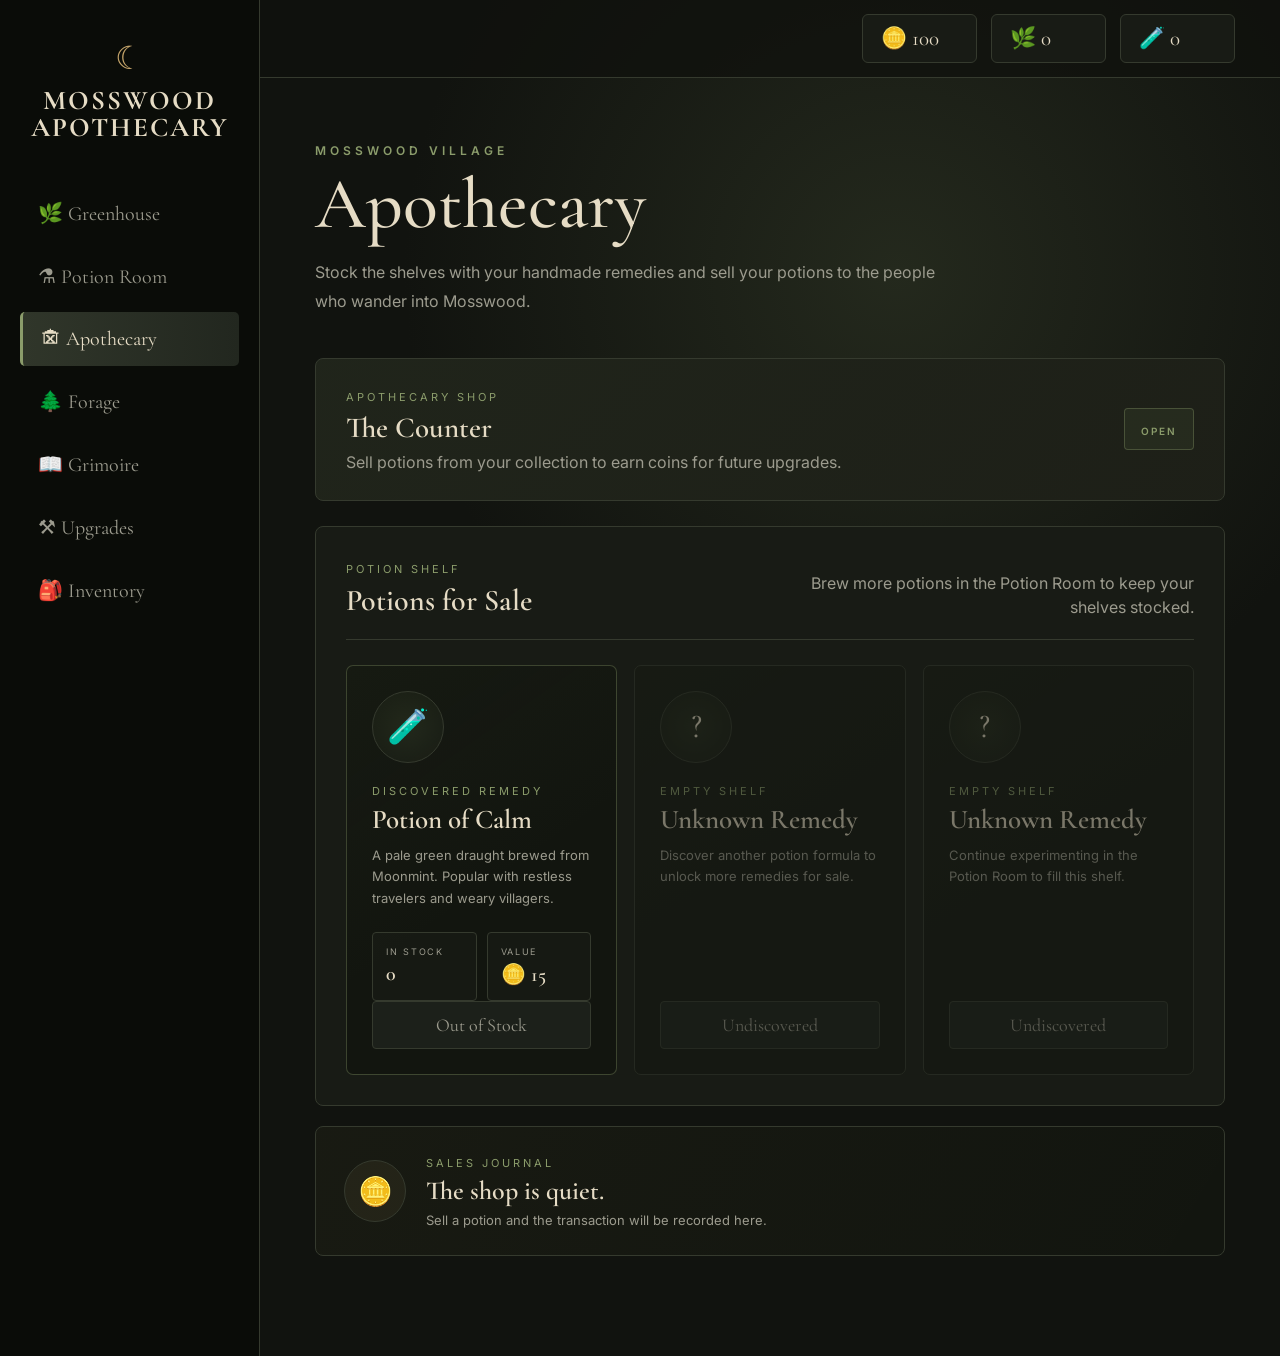
==== commit ac08a883: "Update apothecary.html" ====
--- a/apothecary.html
+++ b/apothecary.html
@@ -323,6 +323,7 @@
      JAVASCRIPT
 ========================================== -->
 
+<script src="js/data.js"></script>
 <script src="js/game.js"></script>
 <script src="js/navigation.js"></script>
 <script src="js/apothecary.js"></script>
--- a/style.css
+++ b/style.css
@@ -2799,3 +2799,1466 @@
     }
 
 }
+/* ==========================================
+   APOTHECARY
+========================================== */
+
+.shop-status-panel {
+    display: flex;
+    align-items: center;
+    justify-content: space-between;
+    gap: 30px;
+
+    margin-top: 40px;
+    padding: 26px 30px;
+
+    background:
+        linear-gradient(
+            135deg,
+            rgba(102, 120, 77, 0.10),
+            rgba(196, 164, 106, 0.03)
+        ),
+        var(--panel);
+
+    border: 1px solid var(--border);
+    border-radius: 8px;
+}
+
+.shop-status-panel h3 {
+    margin: 5px 0 5px;
+
+    font-family: "Cormorant Garamond", serif;
+    font-size: 29px;
+    font-weight: 600;
+
+    color: var(--cream);
+}
+
+.shop-status-panel p {
+    margin: 0;
+
+    color: var(--muted);
+    line-height: 1.5;
+}
+
+.shop-status {
+    flex-shrink: 0;
+
+    padding: 10px 16px;
+
+    background:
+        rgba(102, 120, 77, 0.12);
+
+    border:
+        1px solid
+        rgba(139, 156, 107, 0.35);
+
+    border-radius: 4px;
+}
+
+.shop-status span {
+    color: var(--green-light);
+
+    font-size: 10px;
+    font-weight: 600;
+
+    letter-spacing: 2px;
+}
+
+
+/* ==========================================
+   SHOP SECTION
+========================================== */
+
+.shop-section {
+    margin-top: 25px;
+    padding: 30px;
+
+    background: var(--panel);
+
+    border: 1px solid var(--border);
+    border-radius: 8px;
+}
+
+.shop-section-heading {
+    display: flex;
+    align-items: flex-end;
+    justify-content: space-between;
+    gap: 30px;
+
+    margin-bottom: 25px;
+    padding-bottom: 20px;
+
+    border-bottom:
+        1px solid var(--border);
+}
+
+.shop-section-heading h3 {
+    margin: 5px 0 0;
+
+    font-family: "Cormorant Garamond", serif;
+    font-size: 30px;
+    font-weight: 600;
+
+    color: var(--cream);
+}
+
+.shop-section-heading p {
+    max-width: 400px;
+    margin: 0;
+
+    text-align: right;
+
+    color: var(--muted);
+    line-height: 1.5;
+}
+
+
+/* ==========================================
+   POTION SHELF
+========================================== */
+
+.shop-grid {
+    display: grid;
+
+    grid-template-columns:
+        repeat(3, minmax(0, 1fr));
+
+    gap: 17px;
+}
+
+.shop-potion-card {
+    display: flex;
+    flex-direction: column;
+
+    min-height: 390px;
+
+    padding: 25px;
+
+    background:
+        linear-gradient(
+            145deg,
+            rgba(102, 120, 77, 0.05),
+            transparent 55%
+        ),
+        #12150f;
+
+    border:
+        1px solid
+        rgba(139, 156, 107, 0.35);
+
+    border-radius: 7px;
+}
+
+.shop-potion-card.locked {
+    opacity: 0.48;
+
+    border-color: var(--border);
+}
+
+.shop-potion-icon {
+    width: 72px;
+    height: 72px;
+
+    display: flex;
+    align-items: center;
+    justify-content: center;
+
+    margin-bottom: 21px;
+
+    font-family:
+        "Cormorant Garamond",
+        serif;
+
+    font-size: 34px;
+
+    background:
+        radial-gradient(
+            circle,
+            rgba(102, 120, 77, 0.17),
+            rgba(102, 120, 77, 0.04)
+        );
+
+    border:
+        1px solid var(--border);
+
+    border-radius: 50%;
+}
+
+.shop-potion-content {
+    flex: 1;
+
+    display: flex;
+    flex-direction: column;
+}
+
+.shop-potion-content h4 {
+    margin: 5px 0 9px;
+
+    font-family:
+        "Cormorant Garamond",
+        serif;
+
+    font-size: 27px;
+    font-weight: 600;
+
+    color: var(--cream);
+}
+
+.shop-potion-content > p {
+    margin: 0;
+
+    color: var(--muted);
+
+    font-size: 13px;
+    line-height: 1.65;
+}
+
+
+/* ==========================================
+   STOCK + VALUE
+========================================== */
+
+.shop-potion-details {
+    display: grid;
+
+    grid-template-columns:
+        1fr 1fr;
+
+    gap: 10px;
+
+    margin-top: 23px;
+}
+
+.shop-potion-details > div {
+    padding: 13px;
+
+    background:
+        rgba(255, 255, 255, 0.015);
+
+    border:
+        1px solid var(--border);
+
+    border-radius: 4px;
+}
+
+.shop-potion-details span {
+    display: block;
+
+    margin-bottom: 5px;
+
+    color: var(--muted);
+
+    font-size: 9px;
+    letter-spacing: 1.7px;
+}
+
+.shop-potion-details strong {
+    display: block;
+
+    color: var(--cream);
+
+    font-family:
+        "Cormorant Garamond",
+        serif;
+
+    font-size: 20px;
+    font-weight: 600;
+}
+
+
+/* ==========================================
+   SELL BUTTON
+========================================== */
+
+.sell-potion-button {
+    width: 100%;
+
+    margin-top: auto;
+    padding: 12px 15px;
+
+    color: var(--cream);
+
+    background:
+        var(--green-dark);
+
+    border:
+        1px solid #718259;
+
+    border-radius: 4px;
+
+    font-family:
+        "Cormorant Garamond",
+        serif;
+
+    font-size: 18px;
+
+    cursor: pointer;
+
+    transition:
+        background 0.2s ease,
+        border-color 0.2s ease,
+        transform 0.2s ease;
+}
+
+.sell-potion-button:hover:not(:disabled) {
+    background: var(--green);
+
+    border-color:
+        var(--green-light);
+
+    transform:
+        translateY(-1px);
+}
+
+.sell-potion-button:disabled {
+    color: var(--muted);
+
+    background: #1c201a;
+
+    border-color: var(--border);
+
+    cursor: default;
+}
+
+
+/* ==========================================
+   SALES JOURNAL
+========================================== */
+
+.sale-result {
+    display: flex;
+    align-items: center;
+    gap: 20px;
+
+    margin-top: 20px;
+    padding: 24px 28px;
+
+    background:
+        linear-gradient(
+            120deg,
+            rgba(196, 164, 106, 0.035),
+            transparent
+        ),
+        #12150f;
+
+    border:
+        1px solid var(--border);
+
+    border-radius: 8px;
+}
+
+.sale-result-icon {
+    width: 62px;
+    height: 62px;
+
+    display: flex;
+    align-items: center;
+    justify-content: center;
+
+    flex-shrink: 0;
+
+    font-size: 28px;
+
+    background:
+        rgba(196, 164, 106, 0.07);
+
+    border:
+        1px solid var(--border);
+
+    border-radius: 50%;
+}
+
+.sale-result h3 {
+    margin: 4px 0 5px;
+
+    font-family:
+        "Cormorant Garamond",
+        serif;
+
+    font-size: 26px;
+    font-weight: 600;
+
+    color: var(--cream);
+}
+
+.sale-result p {
+    margin: 0;
+
+    color: var(--muted);
+
+    font-size: 13px;
+    line-height: 1.5;
+}
+
+
+/* ==========================================
+   APOTHECARY RESPONSIVE
+========================================== */
+
+@media (max-width: 1050px) {
+
+    .shop-grid {
+        grid-template-columns: 1fr;
+    }
+
+    .shop-potion-card {
+        min-height: 330px;
+    }
+
+}
+
+
+@media (max-width: 700px) {
+
+    .shop-status-panel {
+        align-items: flex-start;
+        flex-direction: column;
+    }
+
+    .shop-section-heading {
+        align-items: flex-start;
+        flex-direction: column;
+    }
+
+    .shop-section-heading p {
+        text-align: left;
+    }
+
+    .sale-result {
+        align-items: flex-start;
+        flex-direction: column;
+    }
+
+}
+/* ==========================================
+   UPGRADES
+========================================== */
+
+.upgrade-summary {
+    display: flex;
+    align-items: center;
+    justify-content: space-between;
+    gap: 30px;
+
+    margin-top: 40px;
+    padding: 27px 30px;
+
+    background:
+        linear-gradient(
+            135deg,
+            rgba(102, 120, 77, 0.10),
+            rgba(196, 164, 106, 0.03)
+        ),
+        var(--panel);
+
+    border: 1px solid var(--border);
+    border-radius: 8px;
+}
+
+.upgrade-summary h3 {
+    margin: 5px 0 5px;
+
+    font-family: "Cormorant Garamond", serif;
+    font-size: 29px;
+    font-weight: 600;
+
+    color: var(--cream);
+}
+
+.upgrade-summary p {
+    margin: 0;
+
+    color: var(--muted);
+    line-height: 1.5;
+}
+
+
+/* ==========================================
+   UPGRADE WALLET
+========================================== */
+
+.upgrade-wallet {
+    min-width: 165px;
+
+    padding: 15px 20px;
+
+    text-align: center;
+
+    background:
+        rgba(196, 164, 106, 0.04);
+
+    border: 1px solid var(--border);
+    border-radius: 5px;
+}
+
+.upgrade-wallet > span {
+    display: block;
+
+    margin-bottom: 6px;
+
+    color: var(--muted);
+
+    font-size: 9px;
+    letter-spacing: 1.8px;
+}
+
+.upgrade-wallet strong {
+    display: block;
+
+    color: var(--gold);
+
+    font-family: "Cormorant Garamond", serif;
+    font-size: 25px;
+    font-weight: 600;
+}
+
+
+/* ==========================================
+   UPGRADE SECTION
+========================================== */
+
+.upgrade-section {
+    margin-top: 25px;
+    padding: 30px;
+
+    background: var(--panel);
+
+    border: 1px solid var(--border);
+    border-radius: 8px;
+}
+
+.upgrade-section-heading {
+    display: flex;
+    align-items: flex-end;
+    justify-content: space-between;
+    gap: 30px;
+
+    margin-bottom: 25px;
+    padding-bottom: 20px;
+
+    border-bottom:
+        1px solid var(--border);
+}
+
+.upgrade-section-heading h3 {
+    margin: 5px 0 0;
+
+    font-family: "Cormorant Garamond", serif;
+    font-size: 30px;
+    font-weight: 600;
+
+    color: var(--cream);
+}
+
+.upgrade-section-heading p {
+    max-width: 400px;
+    margin: 0;
+
+    text-align: right;
+
+    color: var(--muted);
+    line-height: 1.5;
+}
+
+
+/* ==========================================
+   UPGRADE GRID
+========================================== */
+
+.upgrade-grid {
+    display: grid;
+
+    grid-template-columns:
+        repeat(3, minmax(0, 1fr));
+
+    gap: 17px;
+}
+
+
+/* ==========================================
+   UPGRADE CARDS
+========================================== */
+
+.upgrade-card {
+    display: flex;
+    flex-direction: column;
+
+    min-height: 470px;
+
+    padding: 25px;
+
+    background:
+        linear-gradient(
+            145deg,
+            rgba(102, 120, 77, 0.055),
+            transparent 55%
+        ),
+        #12150f;
+
+    border:
+        1px solid var(--border);
+
+    border-radius: 7px;
+
+    transition:
+        border-color 0.2s ease,
+        transform 0.2s ease;
+}
+
+.upgrade-card:hover {
+    border-color:
+        rgba(139, 156, 107, 0.45);
+
+    transform:
+        translateY(-2px);
+}
+
+
+/* ==========================================
+   UPGRADE ICON
+========================================== */
+
+.upgrade-icon {
+    width: 72px;
+    height: 72px;
+
+    display: flex;
+    align-items: center;
+    justify-content: center;
+
+    margin-bottom: 20px;
+
+    font-size: 31px;
+
+    background:
+        radial-gradient(
+            circle,
+            rgba(102, 120, 77, 0.17),
+            rgba(102, 120, 77, 0.035)
+        );
+
+    border: 1px solid var(--border);
+
+    border-radius: 50%;
+}
+
+
+/* ==========================================
+   UPGRADE TEXT
+========================================== */
+
+.upgrade-card h4 {
+    margin: 5px 0 9px;
+
+    font-family:
+        "Cormorant Garamond",
+        serif;
+
+    font-size: 27px;
+    font-weight: 600;
+
+    color: var(--cream);
+}
+
+.upgrade-card > p {
+    min-height: 66px;
+
+    margin: 0 0 20px;
+
+    color: var(--muted);
+
+    font-size: 13px;
+    line-height: 1.65;
+}
+
+
+/* ==========================================
+   UPGRADE LEVEL
+========================================== */
+
+.upgrade-level {
+    display: flex;
+    align-items: center;
+    justify-content: space-between;
+
+    padding: 13px 14px;
+
+    background:
+        rgba(255, 255, 255, 0.015);
+
+    border: 1px solid var(--border);
+
+    border-radius: 4px;
+}
+
+.upgrade-level span {
+    color: var(--muted);
+
+    font-size: 9px;
+    letter-spacing: 1.6px;
+}
+
+.upgrade-level strong {
+    color: var(--cream);
+
+    font-family:
+        "Cormorant Garamond",
+        serif;
+
+    font-size: 20px;
+    font-weight: 600;
+}
+
+
+/* ==========================================
+   NEXT BENEFIT
+========================================== */
+
+.upgrade-benefit {
+    margin-top: 11px;
+    padding: 13px 14px;
+
+    background:
+        rgba(102, 120, 77, 0.05);
+
+    border:
+        1px solid
+        rgba(139, 156, 107, 0.16);
+
+    border-radius: 4px;
+}
+
+.upgrade-benefit span {
+    display: block;
+
+    margin-bottom: 6px;
+
+    color: var(--green-light);
+
+    font-size: 9px;
+    letter-spacing: 1.6px;
+}
+
+.upgrade-benefit p {
+    margin: 0;
+
+    color: var(--muted);
+
+    font-size: 12px;
+    line-height: 1.5;
+}
+
+
+/* ==========================================
+   UPGRADE BUTTON
+========================================== */
+
+.upgrade-button {
+    width: 100%;
+
+    margin-top: auto;
+    padding: 13px 15px;
+
+    color: var(--cream);
+
+    background:
+        var(--green-dark);
+
+    border:
+        1px solid #718259;
+
+    border-radius: 4px;
+
+    font-family:
+        "Cormorant Garamond",
+        serif;
+
+    font-size: 18px;
+
+    cursor: pointer;
+
+    transition:
+        background 0.2s ease,
+        border-color 0.2s ease,
+        transform 0.2s ease;
+}
+
+.upgrade-button:hover:not(:disabled) {
+    background: var(--green);
+
+    border-color:
+        var(--green-light);
+
+    transform:
+        translateY(-1px);
+}
+
+.upgrade-button:disabled {
+    color: var(--muted);
+
+    background: #1c201a;
+
+    border-color: var(--border);
+
+    cursor: default;
+
+    opacity: 0.55;
+}
+
+
+/* ==========================================
+   RESTORATION JOURNAL
+========================================== */
+
+.upgrade-result {
+    display: flex;
+    align-items: center;
+    gap: 20px;
+
+    margin-top: 20px;
+    padding: 24px 28px;
+
+    background:
+        linear-gradient(
+            120deg,
+            rgba(102, 120, 77, 0.06),
+            transparent
+        ),
+        #12150f;
+
+    border: 1px solid var(--border);
+
+    border-radius: 8px;
+}
+
+.upgrade-result-icon {
+    width: 62px;
+    height: 62px;
+
+    display: flex;
+    align-items: center;
+    justify-content: center;
+
+    flex-shrink: 0;
+
+    font-size: 28px;
+
+    background:
+        rgba(102, 120, 77, 0.10);
+
+    border: 1px solid var(--border);
+
+    border-radius: 50%;
+}
+
+.upgrade-result h3 {
+    margin: 4px 0 5px;
+
+    font-family:
+        "Cormorant Garamond",
+        serif;
+
+    font-size: 26px;
+    font-weight: 600;
+
+    color: var(--cream);
+}
+
+.upgrade-result p {
+    margin: 0;
+
+    color: var(--muted);
+
+    font-size: 13px;
+    line-height: 1.5;
+}
+
+
+/* ==========================================
+   UPGRADES RESPONSIVE
+========================================== */
+
+@media (max-width: 1050px) {
+
+    .upgrade-grid {
+        grid-template-columns: 1fr;
+    }
+
+    .upgrade-card {
+        min-height: 400px;
+    }
+
+}
+
+
+@media (max-width: 700px) {
+
+    .upgrade-summary {
+        align-items: flex-start;
+        flex-direction: column;
+    }
+
+    .upgrade-wallet {
+        width: 100%;
+    }
+
+    .upgrade-section-heading {
+        align-items: flex-start;
+        flex-direction: column;
+    }
+
+    .upgrade-section-heading p {
+        text-align: left;
+    }
+
+    .upgrade-result {
+        align-items: flex-start;
+        flex-direction: column;
+    }
+
+}
+/* ==========================================
+   INVENTORY
+========================================== */
+
+.inventory-summary {
+    display: flex;
+    align-items: center;
+    justify-content: space-between;
+    gap: 30px;
+
+    margin-top: 40px;
+    padding: 27px 30px;
+
+    background:
+        linear-gradient(
+            135deg,
+            rgba(102, 120, 77, 0.10),
+            rgba(196, 164, 106, 0.03)
+        ),
+        var(--panel);
+
+    border: 1px solid var(--border);
+    border-radius: 8px;
+}
+
+.inventory-summary h3 {
+    margin: 5px 0 5px;
+
+    font-family: "Cormorant Garamond", serif;
+    font-size: 29px;
+    font-weight: 600;
+
+    color: var(--cream);
+}
+
+.inventory-summary p {
+    margin: 0;
+
+    color: var(--muted);
+    line-height: 1.5;
+}
+
+
+/* ==========================================
+   TOTAL ITEMS
+========================================== */
+
+.inventory-total {
+    min-width: 145px;
+
+    padding: 15px 20px;
+
+    text-align: center;
+
+    background:
+        rgba(196, 164, 106, 0.04);
+
+    border: 1px solid var(--border);
+    border-radius: 5px;
+}
+
+.inventory-total span {
+    display: block;
+
+    margin-bottom: 5px;
+
+    color: var(--muted);
+
+    font-size: 9px;
+    letter-spacing: 1.8px;
+}
+
+.inventory-total strong {
+    display: block;
+
+    color: var(--gold);
+
+    font-family: "Cormorant Garamond", serif;
+    font-size: 27px;
+    font-weight: 600;
+}
+
+
+/* ==========================================
+   INVENTORY SECTIONS
+========================================== */
+
+.inventory-section {
+    margin-top: 25px;
+    padding: 30px;
+
+    background: var(--panel);
+
+    border: 1px solid var(--border);
+    border-radius: 8px;
+}
+
+.inventory-section-heading {
+    display: flex;
+    align-items: flex-end;
+    justify-content: space-between;
+    gap: 30px;
+
+    margin-bottom: 22px;
+    padding-bottom: 18px;
+
+    border-bottom: 1px solid var(--border);
+}
+
+.inventory-section-heading h3 {
+    margin: 5px 0 0;
+
+    font-family: "Cormorant Garamond", serif;
+    font-size: 29px;
+    font-weight: 600;
+
+    color: var(--cream);
+}
+
+.inventory-section-heading p {
+    max-width: 390px;
+    margin: 0;
+
+    text-align: right;
+
+    color: var(--muted);
+
+    font-size: 13px;
+    line-height: 1.5;
+}
+
+
+/* ==========================================
+   INVENTORY GRID
+========================================== */
+
+.inventory-grid {
+    display: grid;
+
+    grid-template-columns:
+        repeat(2, minmax(0, 1fr));
+
+    gap: 15px;
+}
+
+
+/* ==========================================
+   INVENTORY CARD
+========================================== */
+
+.inventory-card {
+    position: relative;
+
+    display: grid;
+
+    grid-template-columns:
+        68px 1fr auto;
+
+    align-items: center;
+
+    gap: 18px;
+
+    min-height: 135px;
+
+    padding: 20px;
+
+    background:
+        linear-gradient(
+            145deg,
+            rgba(102, 120, 77, 0.05),
+            transparent 55%
+        ),
+        #12150f;
+
+    border: 1px solid var(--border);
+    border-radius: 6px;
+
+    transition:
+        border-color 0.2s ease,
+        transform 0.2s ease,
+        background 0.2s ease;
+}
+
+.inventory-card:hover {
+    border-color:
+        rgba(139, 156, 107, 0.42);
+
+    transform:
+        translateY(-2px);
+}
+
+
+/* ==========================================
+   ITEM ICON
+========================================== */
+
+.inventory-icon {
+    width: 62px;
+    height: 62px;
+
+    display: flex;
+    align-items: center;
+    justify-content: center;
+
+    font-size: 28px;
+
+    background:
+        radial-gradient(
+            circle,
+            rgba(102, 120, 77, 0.15),
+            rgba(102, 120, 77, 0.025)
+        );
+
+    border: 1px solid var(--border);
+    border-radius: 50%;
+}
+
+
+/* ==========================================
+   ITEM INFORMATION
+========================================== */
+
+.inventory-card-content {
+    min-width: 0;
+}
+
+.inventory-card-content h4 {
+    margin: 4px 0 6px;
+
+    font-family: "Cormorant Garamond", serif;
+    font-size: 23px;
+    font-weight: 600;
+
+    color: var(--cream);
+}
+
+.inventory-card-content p {
+    max-width: 430px;
+    margin: 0;
+
+    color: var(--muted);
+
+    font-size: 12px;
+    line-height: 1.55;
+}
+
+
+/* ==========================================
+   ITEM QUANTITY
+========================================== */
+
+.inventory-quantity {
+    min-width: 65px;
+
+    padding-left: 15px;
+
+    text-align: center;
+
+    border-left: 1px solid var(--border);
+}
+
+.inventory-quantity span {
+    display: block;
+
+    margin-bottom: 4px;
+
+    color: var(--muted);
+
+    font-size: 8px;
+    letter-spacing: 1.5px;
+}
+
+.inventory-quantity strong {
+    display: block;
+
+    color: var(--cream);
+
+    font-family: "Cormorant Garamond", serif;
+    font-size: 26px;
+    font-weight: 600;
+}
+
+
+/* ==========================================
+   STRANGE SEED
+========================================== */
+
+.strange-seed-card {
+    background:
+        linear-gradient(
+            145deg,
+            rgba(95, 77, 116, 0.06),
+            transparent 60%
+        ),
+        #12150f;
+}
+
+.strange-seed-card .inventory-icon {
+    color: #b9a3c7;
+
+    background:
+        radial-gradient(
+            circle,
+            rgba(122, 94, 145, 0.14),
+            rgba(122, 94, 145, 0.025)
+        );
+}
+
+
+/* Strange Seed becomes more noticeable
+   once the player actually owns one. */
+
+.strange-seed-card.discovered-item {
+    border-color:
+        rgba(154, 126, 174, 0.38);
+
+    background:
+        linear-gradient(
+            145deg,
+            rgba(111, 84, 133, 0.11),
+            transparent 65%
+        ),
+        #12150f;
+}
+
+.strange-seed-card.discovered-item
+.inventory-icon {
+    border-color:
+        rgba(154, 126, 174, 0.38);
+
+    box-shadow:
+        0 0 18px
+        rgba(117, 88, 139, 0.10);
+}
+
+
+/* ==========================================
+   EMPTY ITEM STATE
+========================================== */
+
+.inventory-card:has(
+    .inventory-quantity strong
+) {
+    overflow: hidden;
+}
+
+
+/* ==========================================
+   INVENTORY RESPONSIVE
+========================================== */
+
+@media (max-width: 1050px) {
+
+    .inventory-grid {
+        grid-template-columns: 1fr;
+    }
+
+}
+
+
+@media (max-width: 700px) {
+
+    .inventory-summary {
+        align-items: flex-start;
+        flex-direction: column;
+    }
+
+    .inventory-total {
+        width: 100%;
+    }
+
+    .inventory-section {
+        padding: 22px;
+    }
+
+    .inventory-section-heading {
+        align-items: flex-start;
+        flex-direction: column;
+
+        gap: 10px;
+    }
+
+    .inventory-section-heading p {
+        text-align: left;
+    }
+
+    .inventory-card {
+        grid-template-columns:
+            55px 1fr;
+
+        gap: 15px;
+    }
+
+    .inventory-icon {
+        width: 52px;
+        height: 52px;
+
+        font-size: 24px;
+    }
+
+    .inventory-quantity {
+        grid-column: 1 / -1;
+
+        display: flex;
+        align-items: center;
+        justify-content: space-between;
+
+        width: 100%;
+
+        padding:
+            12px 0 0;
+
+        border-left: none;
+        border-top:
+            1px solid var(--border);
+    }
+
+    .inventory-quantity span {
+        margin: 0;
+    }
+
+}
+/* ==========================================
+   GREENHOUSE SEED SELECTION
+========================================== */
+
+.seed-menu {
+    display: flex;
+    flex-direction: column;
+    gap: 8px;
+
+    width: 100%;
+}
+
+.seed-menu-title {
+    margin-bottom: 3px;
+
+    color: var(--muted);
+
+    font-size: 9px;
+    letter-spacing: 1.6px;
+    text-transform: uppercase;
+}
+
+.seed-choice {
+    display: flex;
+    align-items: center;
+    gap: 11px;
+
+    width: 100%;
+
+    padding: 10px 12px;
+
+    text-align: left;
+
+    color: var(--cream);
+    background: #171a14;
+
+    border: 1px solid var(--border);
+    border-radius: 4px;
+
+    cursor: pointer;
+
+    transition:
+        border-color 0.2s ease,
+        background 0.2s ease;
+}
+
+.seed-choice:hover:not(:disabled) {
+    background:
+        rgba(102, 120, 77, 0.12);
+
+    border-color:
+        var(--green-light);
+}
+
+.seed-choice:disabled {
+    opacity: 0.4;
+    cursor: default;
+}
+
+.seed-choice-icon {
+    width: 30px;
+
+    text-align: center;
+
+    font-size: 20px;
+}
+
+.seed-choice strong {
+    display: block;
+
+    font-family:
+        "Cormorant Garamond",
+        serif;
+
+    font-size: 17px;
+    font-weight: 600;
+}
+
+.seed-choice small {
+    display: block;
+
+    margin-top: 1px;
+
+    color: var(--muted);
+
+    font-size: 10px;
+}
+
+.strange-seed-choice {
+    background:
+        linear-gradient(
+            120deg,
+            rgba(111, 84, 133, 0.10),
+            transparent
+        ),
+        #171a14;
+}
+
+.strange-seed-choice:hover:not(:disabled) {
+    border-color:
+        rgba(154, 126, 174, 0.55);
+
+    background:
+        rgba(111, 84, 133, 0.14);
+}
+
+.seed-menu-cancel {
+    padding: 7px;
+
+    color: var(--muted);
+    background: transparent;
+
+    border: none;
+
+    font-size: 11px;
+
+    cursor: pointer;
+}
+
+.seed-menu-cancel:hover {
+    color: var(--cream);
+}
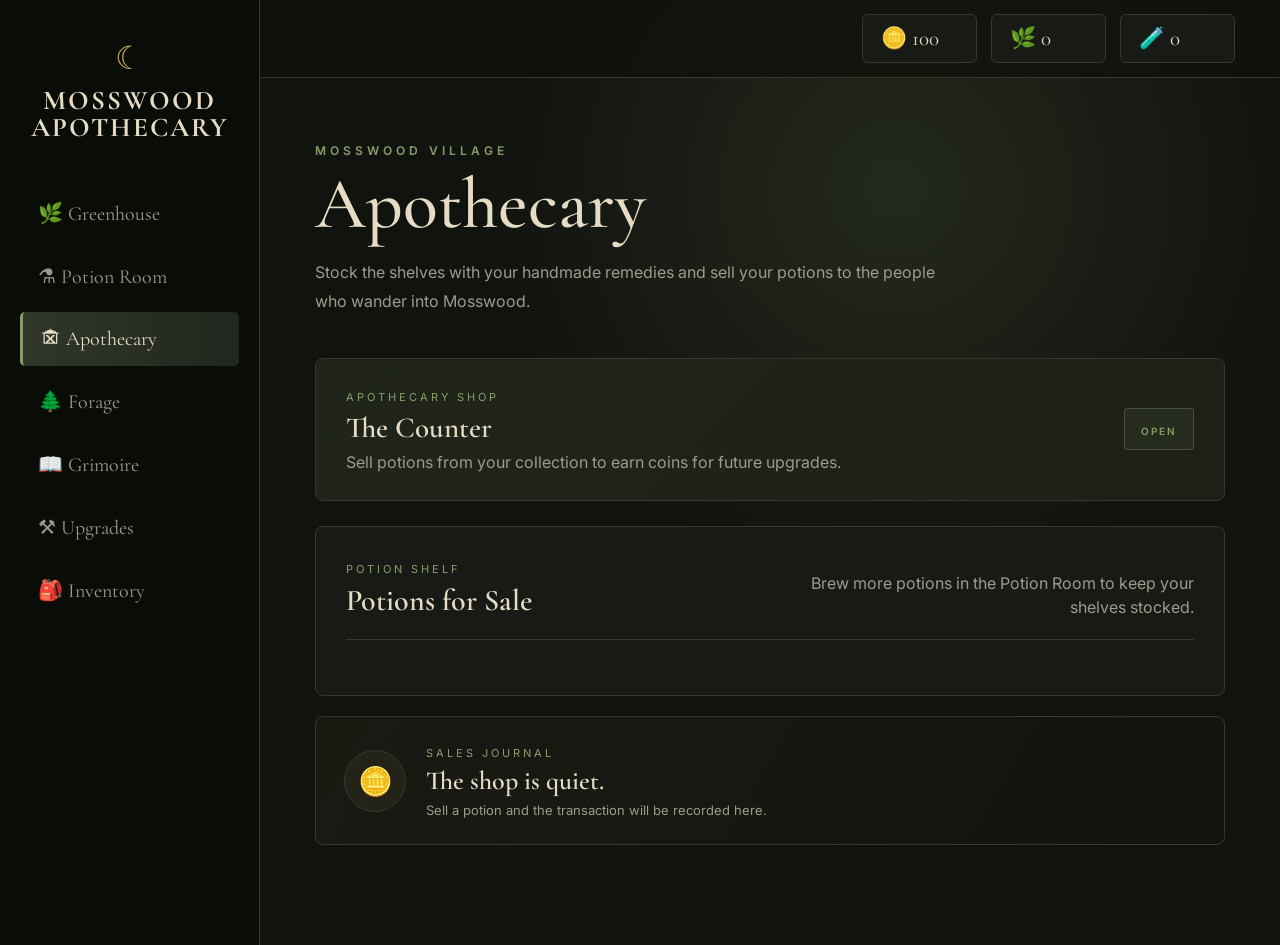
==== commit c839d82b: "Update apothecary.html" ====
--- a/apothecary.html
+++ b/apothecary.html
@@ -84,6 +84,7 @@
 
                 </div>
 
+
                 <div class="shop-status">
 
                     <span>
@@ -123,159 +124,9 @@
                 </div>
 
 
-                <div class="shop-grid">
-
-
-                    <!-- =====================
-                         POTION OF CALM
-                    ====================== -->
-
-                    <article class="shop-potion-card">
-
-                        <div class="shop-potion-icon">
-                            🧪
-                        </div>
-
-
-                        <div class="shop-potion-content">
-
-                            <span class="card-label">
-                                DISCOVERED REMEDY
-                            </span>
-
-                            <h4>
-                                Potion of Calm
-                            </h4>
-
-                            <p>
-                                A pale green draught brewed from
-                                Moonmint. Popular with restless
-                                travelers and weary villagers.
-                            </p>
-
-
-                            <div class="shop-potion-details">
-
-                                <div>
-
-                                    <span>
-                                        IN STOCK
-                                    </span>
-
-                                    <strong id="calmPotionStock">
-                                        0
-                                    </strong>
-
-                                </div>
-
-
-                                <div>
-
-                                    <span>
-                                        VALUE
-                                    </span>
-
-                                    <strong>
-                                        🪙 15
-                                    </strong>
-
-                                </div>
-
-                            </div>
-
-
-                            <button
-                                class="sell-potion-button"
-                                id="sellCalmPotion">
-
-                                Sell Potion
-
-                            </button>
-
-                        </div>
-
-                    </article>
-
-
-                    <!-- =====================
-                         UNKNOWN POTION
-                    ====================== -->
-
-                    <article class="shop-potion-card locked">
-
-                        <div class="shop-potion-icon">
-                            ?
-                        </div>
-
-
-                        <div class="shop-potion-content">
-
-                            <span class="card-label">
-                                EMPTY SHELF
-                            </span>
-
-                            <h4>
-                                Unknown Remedy
-                            </h4>
-
-                            <p>
-                                Discover another potion formula
-                                to unlock more remedies for sale.
-                            </p>
-
-
-                            <button
-                                class="sell-potion-button"
-                                disabled>
-
-                                Undiscovered
-
-                            </button>
-
-                        </div>
-
-                    </article>
-
-
-                    <!-- =====================
-                         UNKNOWN POTION
-                    ====================== -->
-
-                    <article class="shop-potion-card locked">
-
-                        <div class="shop-potion-icon">
-                            ?
-                        </div>
-
-
-                        <div class="shop-potion-content">
-
-                            <span class="card-label">
-                                EMPTY SHELF
-                            </span>
-
-                            <h4>
-                                Unknown Remedy
-                            </h4>
-
-                            <p>
-                                Continue experimenting in the
-                                Potion Room to fill this shelf.
-                            </p>
-
-
-                            <button
-                                class="sell-potion-button"
-                                disabled>
-
-                                Undiscovered
-
-                            </button>
-
-                        </div>
-
-                    </article>
-
+                <div
+                    class="shop-grid"
+                    id="shopPotionGrid">
                 </div>
 
             </section>
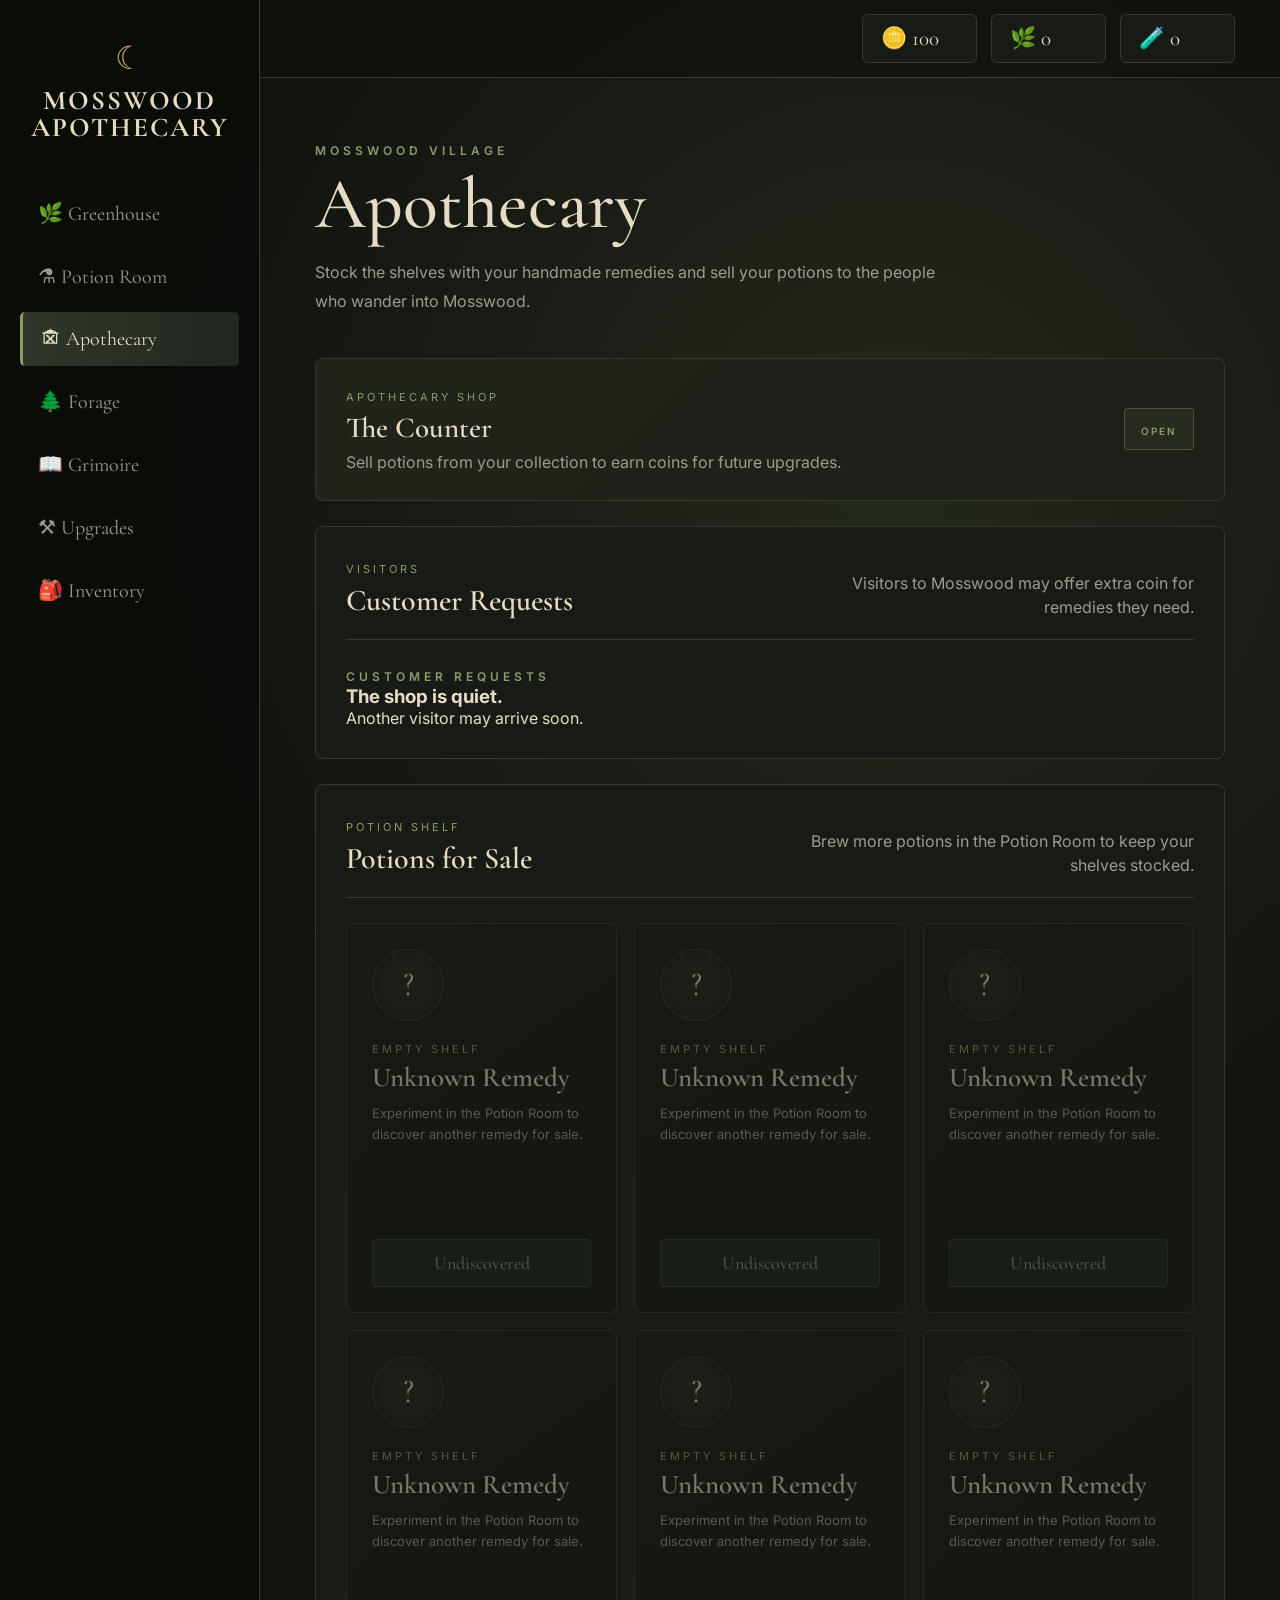
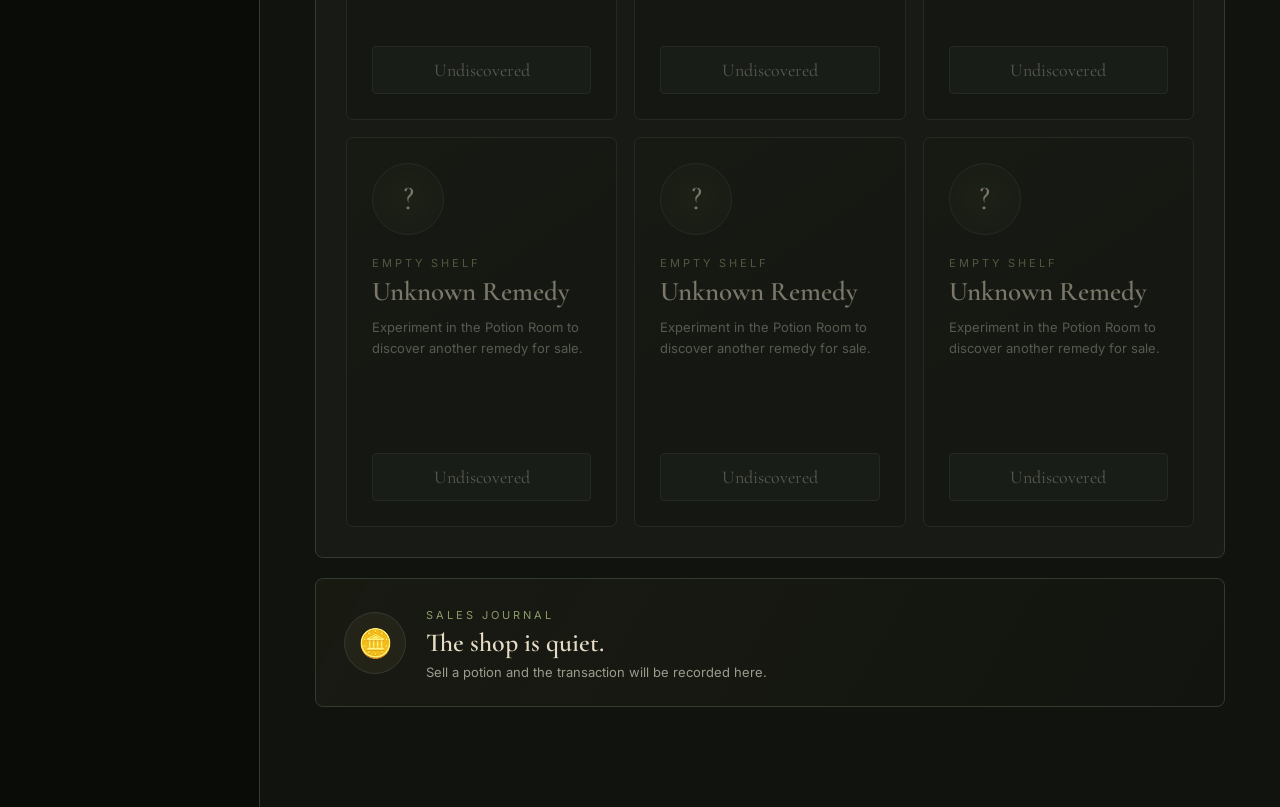
==== commit fb8200f5: "Update apothecary.html" ====
--- a/apothecary.html
+++ b/apothecary.html
@@ -97,6 +97,65 @@
 
 
             <!-- =============================
+                 CUSTOMER REQUESTS
+            ============================== -->
+
+            <section class="shop-section customer-section">
+
+                <div class="shop-section-heading">
+
+                    <div>
+
+                        <span class="card-label">
+                            VISITORS
+                        </span>
+
+                        <h3>
+                            Customer Requests
+                        </h3>
+
+                    </div>
+
+                    <p>
+                        Visitors to Mosswood may offer extra coin
+                        for remedies they need.
+                    </p>
+
+                </div>
+
+
+                <div
+                    class="customer-request"
+                    id="customerRequest">
+
+                    <div class="customer-card customer-empty">
+
+                        <span class="eyebrow">
+                            CUSTOMER REQUESTS
+                        </span>
+
+                        <h3>
+                            The shop is quiet.
+                        </h3>
+
+                        <p>
+                            Another visitor may arrive soon.
+                        </p>
+
+                    </div>
+
+                </div>
+
+
+                <p
+                    class="customer-message"
+                    id="customerMessage">
+                </p>
+
+            </section>
+
+
+            <!-- =============================
                  POTION SHELF
             ============================== -->
 
@@ -175,10 +234,22 @@
 ========================================== -->
 
 <script src="js/data.js"></script>
+
+<!-- Customer definitions/settings -->
+<script src="js/customer-data.js"></script>
+
+<!-- Main save/game system -->
 <script src="js/game.js"></script>
+
+<!-- Shared navigation -->
 <script src="js/navigation.js"></script>
+
+<!-- Normal Apothecary selling -->
 <script src="js/apothecary.js"></script>
 
+<!-- Customer request system -->
+<script src="js/customers.js"></script>
+
 </body>
 
 </html>
--- a/style.css
+++ b/style.css
@@ -4262,3 +4262,441 @@
 .seed-menu-cancel:hover {
     color: var(--cream);
 }
+/* ==================================================
+   MOSSWOOD INTRO
+   Rustic Woodland Entrance
+================================================== */
+
+.mosswood-intro {
+    margin: 0;
+    padding: 0;
+
+    width: 100%;
+    min-height: 100vh;
+
+    overflow: hidden;
+
+    background: #0b100b;
+}
+
+
+/* ==================================================
+   MAIN ENTRANCE
+================================================== */
+
+.mosswood-entrance {
+    position: relative;
+
+    width: 100%;
+    height: 100vh;
+    min-height: 650px;
+
+    overflow: hidden;
+
+    display: flex;
+    flex-direction: column;
+    align-items: center;
+    justify-content: center;
+}
+
+
+/* ==================================================
+   BACKGROUND
+================================================== */
+
+.mosswood-background {
+    position: absolute;
+
+    inset: 0;
+
+    background-image:
+        url("assets/images/mosswood-intro-bg.png");
+
+    background-size: cover;
+    background-position: center center;
+    background-repeat: no-repeat;
+
+    z-index: 0;
+
+    transform: scale(1.02);
+}
+
+
+/* ==================================================
+   DARK VIGNETTE
+================================================== */
+
+.mosswood-vignette {
+    position: absolute;
+
+    inset: 0;
+
+    background:
+        radial-gradient(
+            ellipse at center,
+            transparent 38%,
+            rgba(4, 7, 4, 0.12) 65%,
+            rgba(3, 5, 3, 0.58) 100%
+        );
+
+    pointer-events: none;
+
+    z-index: 1;
+}
+
+
+/* ==================================================
+   MOSSWOOD SIGN
+================================================== */
+
+.mosswood-sign {
+    position: relative;
+
+    z-index: 3;
+
+    width: min(64vw, 760px);
+    height: auto;
+
+    margin-top: -70px;
+
+    filter:
+        drop-shadow(
+            0 18px 28px
+            rgba(0, 0, 0, 0.65)
+        );
+
+    animation:
+        mosswood-sign-enter
+        1.2s
+        ease-out
+        both;
+}
+
+
+/* ==================================================
+   INTRO TEXT
+================================================== */
+
+.mosswood-intro-copy {
+    position: relative;
+
+    z-index: 4;
+
+    width: min(470px, 62vw);
+
+    margin-top: -8px;
+
+    text-align: center;
+
+    color: #d6c9a8;
+
+    text-shadow:
+        0 2px 5px rgba(0, 0, 0, 0.95);
+
+    animation:
+        mosswood-copy-enter
+        1.2s
+        0.25s
+        ease-out
+        both;
+}
+
+
+/* Main story line */
+
+.mosswood-intro-copy p {
+    margin: 0;
+
+    font-family:
+        Georgia,
+        "Times New Roman",
+        serif;
+
+    font-size:
+        clamp(
+            0.72rem,
+            1vw,
+            0.92rem
+        );
+
+    font-style: italic;
+    font-weight: normal;
+
+    line-height: 1.45;
+
+    color: #e0d4b8;
+
+    opacity: 0.88;
+
+    letter-spacing: 0.015em;
+}
+
+
+/* Grow / Forage / Brew line */
+
+.mosswood-intro-copy span {
+    display: block;
+
+    max-width: 440px;
+
+    margin:
+        9px
+        auto
+        0;
+
+    font-family:
+        Georgia,
+        "Times New Roman",
+        serif;
+
+    font-size:
+        clamp(
+            0.48rem,
+            0.6vw,
+            0.58rem
+        );
+
+    font-weight: normal;
+
+    letter-spacing: 0.16em;
+
+    line-height: 1.65;
+
+    text-transform: uppercase;
+
+    color: #b9ad8b;
+
+    opacity: 0.72;
+}
+
+
+/* ==================================================
+   ENTER MOSSWOOD BUTTON
+================================================== */
+
+.mosswood-enter {
+    position: relative;
+
+    z-index: 5;
+
+    display: block;
+
+    width: min(360px, 52vw);
+
+    margin-top: 24px;
+
+    transition:
+        transform 0.25s ease,
+        filter 0.25s ease;
+
+    animation:
+        mosswood-button-enter
+        1.2s
+        0.45s
+        ease-out
+        both;
+}
+
+
+.mosswood-enter img {
+    display: block;
+
+    width: 100%;
+    height: auto;
+
+    filter:
+        drop-shadow(
+            0 10px 14px
+            rgba(0, 0, 0, 0.65)
+        );
+}
+
+
+/* Button hover */
+
+.mosswood-enter:hover {
+    transform:
+        translateY(-4px)
+        scale(1.025);
+
+    filter:
+        brightness(1.08)
+        drop-shadow(
+            0 14px 20px
+            rgba(0, 0, 0, 0.7)
+        );
+}
+
+
+/* Button click */
+
+.mosswood-enter:active {
+    transform:
+        translateY(1px)
+        scale(0.99);
+}
+
+
+/* ==================================================
+   SAVE NOTE
+================================================== */
+
+.mosswood-save-note {
+    position: relative;
+
+    z-index: 4;
+
+    margin:
+        8px
+        0
+        0;
+
+    font-family:
+        Georgia,
+        "Times New Roman",
+        serif;
+
+    font-size: 0.52rem;
+
+    letter-spacing: 0.14em;
+
+    text-transform: uppercase;
+
+    color: #a99e80;
+
+    opacity: 0.6;
+
+    text-shadow:
+        0 2px 5px
+        rgba(0, 0, 0, 0.9);
+}
+
+
+/* ==================================================
+   ENTRANCE ANIMATIONS
+================================================== */
+
+@keyframes mosswood-sign-enter {
+
+    from {
+        opacity: 0;
+
+        transform:
+            translateY(-25px)
+            scale(0.97);
+    }
+
+    to {
+        opacity: 1;
+
+        transform:
+            translateY(0)
+            scale(1);
+    }
+
+}
+
+
+@keyframes mosswood-copy-enter {
+
+    from {
+        opacity: 0;
+
+        transform:
+            translateY(12px);
+    }
+
+    to {
+        opacity: 1;
+
+        transform:
+            translateY(0);
+    }
+
+}
+
+
+@keyframes mosswood-button-enter {
+
+    from {
+        opacity: 0;
+
+        transform:
+            translateY(20px)
+            scale(0.96);
+    }
+
+    to {
+        opacity: 1;
+
+        transform:
+            translateY(0)
+            scale(1);
+    }
+
+}
+
+
+/* ==================================================
+   MOBILE
+================================================== */
+
+@media (max-width: 700px) {
+
+    .mosswood-entrance {
+        min-height: 600px;
+    }
+
+
+    .mosswood-background {
+        background-position:
+            57% center;
+    }
+
+
+    .mosswood-sign {
+        width: 92vw;
+
+        margin-top: -50px;
+    }
+
+
+    .mosswood-intro-copy {
+        width: 76vw;
+
+        margin-top: -14px;
+    }
+
+
+    .mosswood-intro-copy p {
+        font-size: 0.78rem;
+
+        line-height: 1.45;
+    }
+
+
+    .mosswood-intro-copy span {
+        max-width: 320px;
+
+        font-size: 0.48rem;
+
+        letter-spacing: 0.12em;
+
+        line-height: 1.6;
+    }
+
+
+    .mosswood-enter {
+        width: 65vw;
+
+        margin-top: 20px;
+    }
+
+
+    .mosswood-save-note {
+        font-size: 0.47rem;
+
+        letter-spacing: 0.11em;
+    }
+
+}
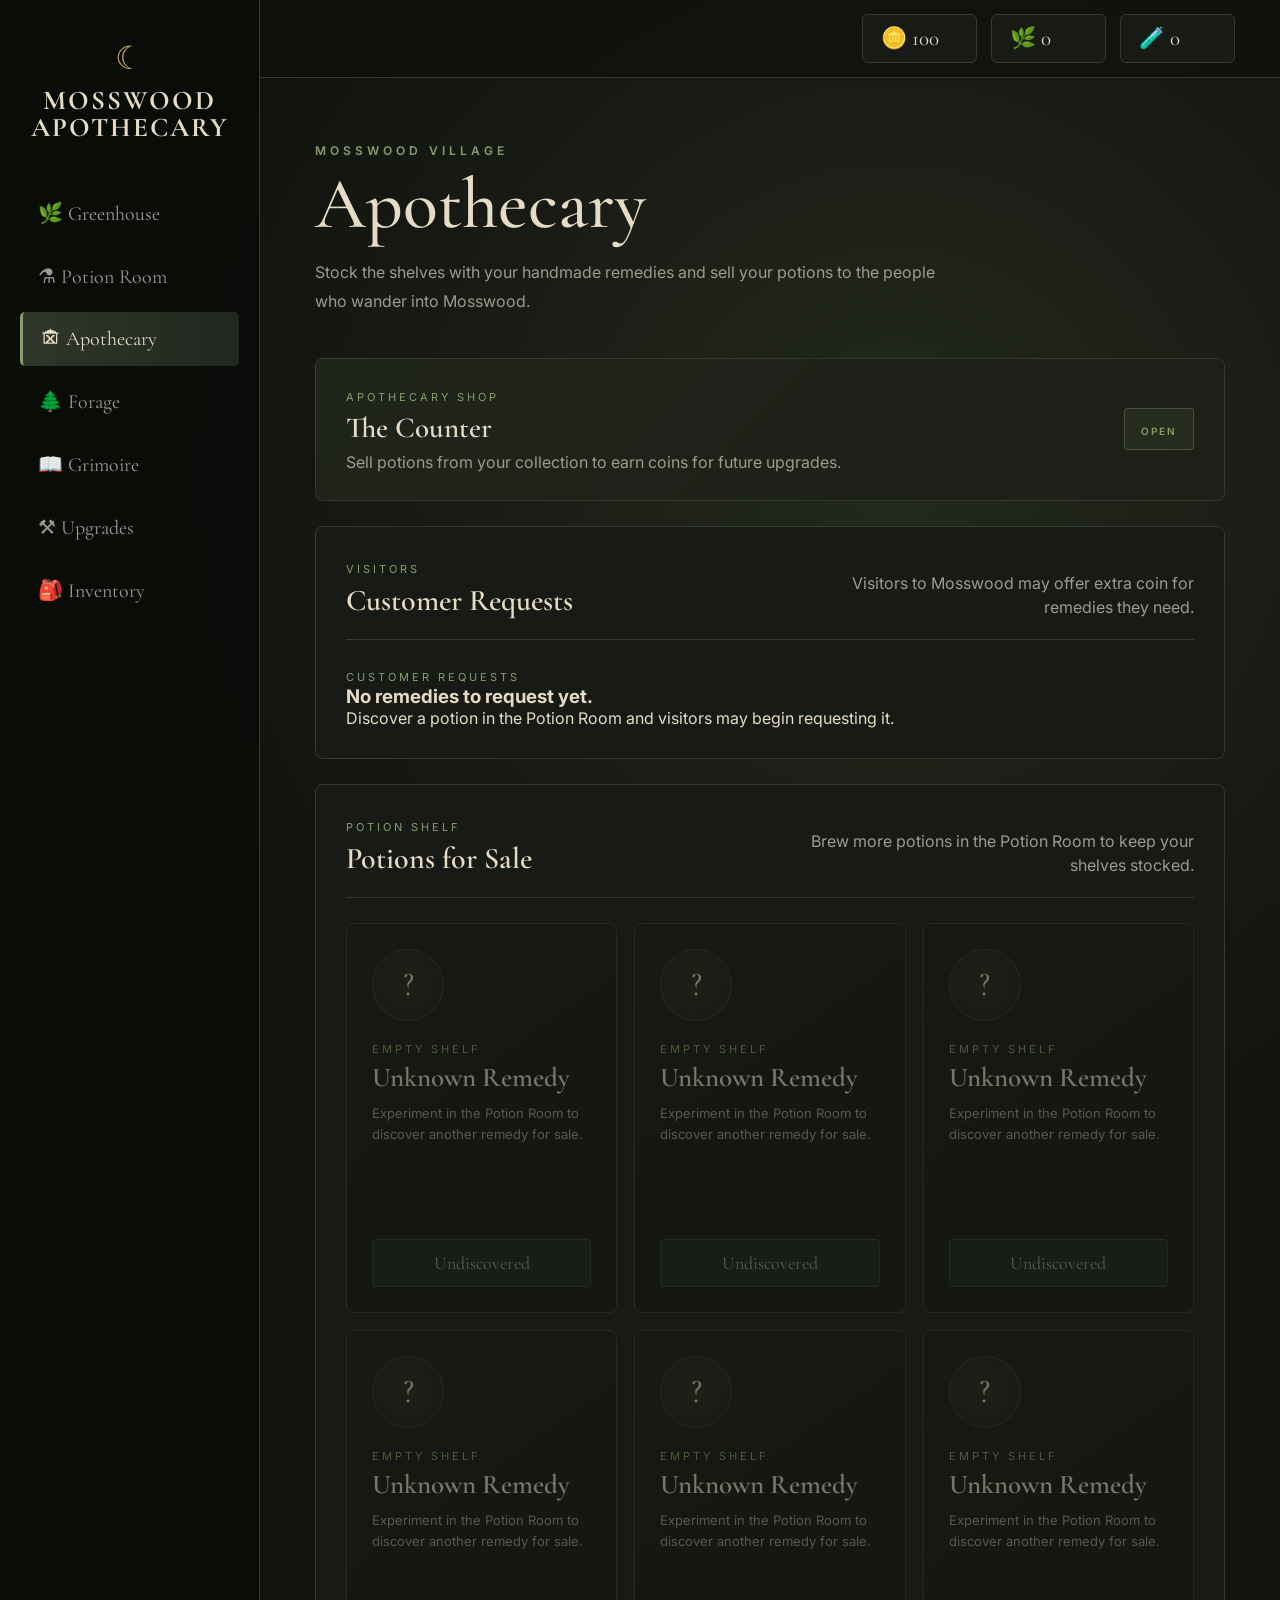
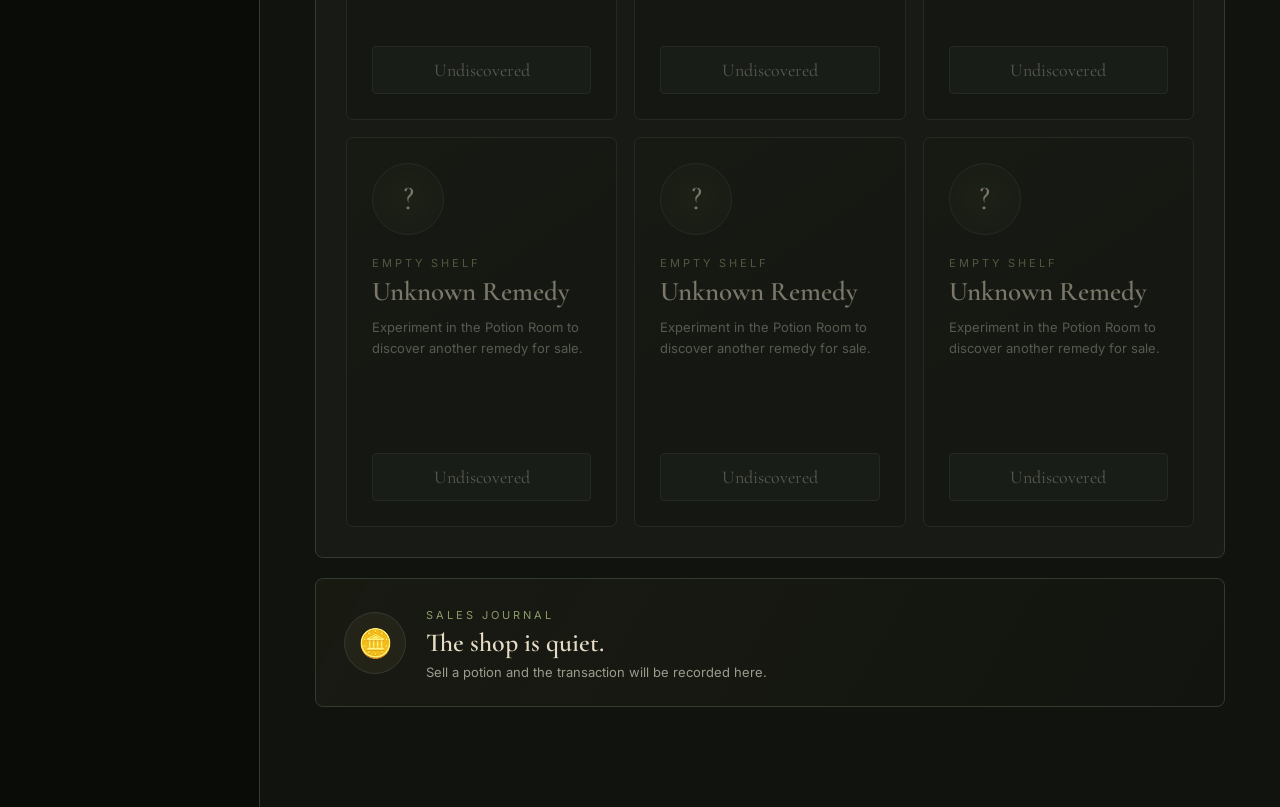
==== commit 9e6be60a: "Update apothecary.html" ====
--- a/apothecary.html
+++ b/apothecary.html
@@ -234,20 +234,10 @@
 ========================================== -->
 
 <script src="js/data.js"></script>
-
-<!-- Customer definitions/settings -->
 <script src="js/customer-data.js"></script>
-
-<!-- Main save/game system -->
 <script src="js/game.js"></script>
-
-<!-- Shared navigation -->
 <script src="js/navigation.js"></script>
-
-<!-- Normal Apothecary selling -->
 <script src="js/apothecary.js"></script>
-
-<!-- Customer request system -->
 <script src="js/customers.js"></script>
 
 </body>
